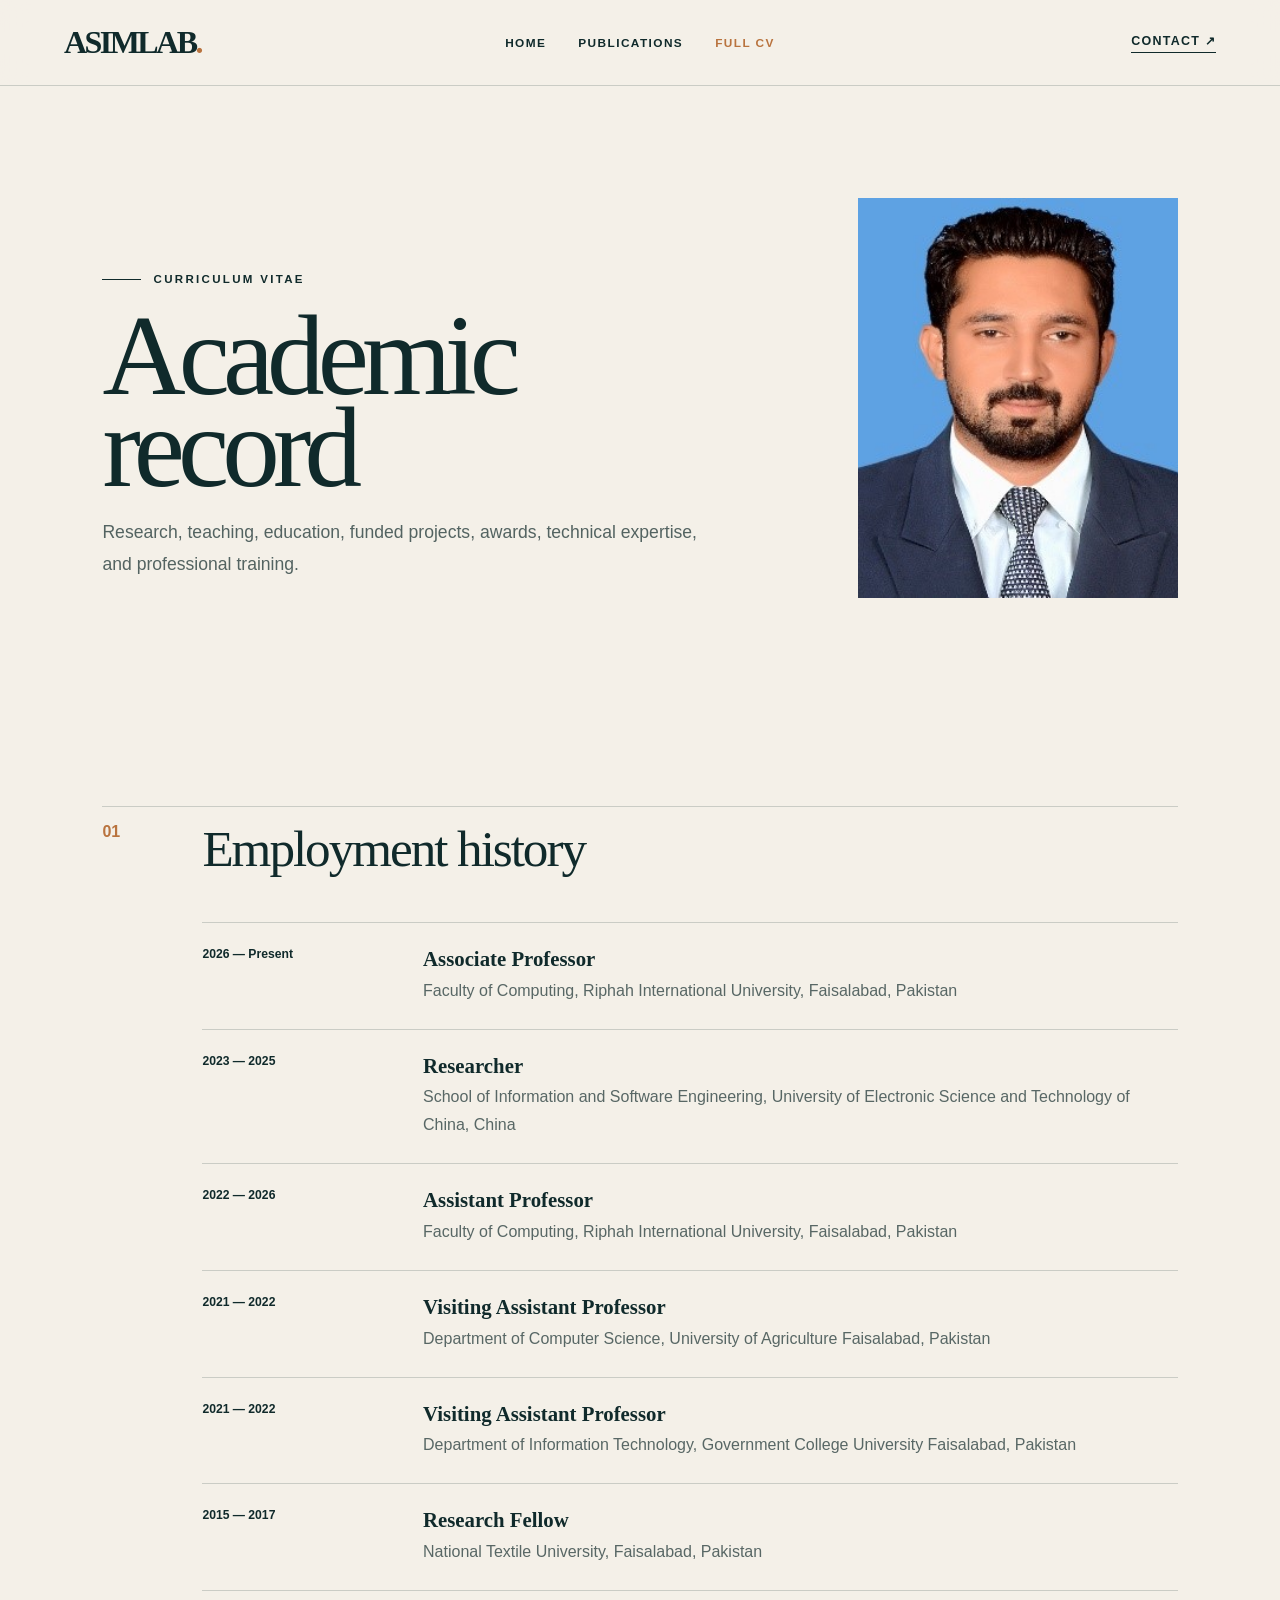
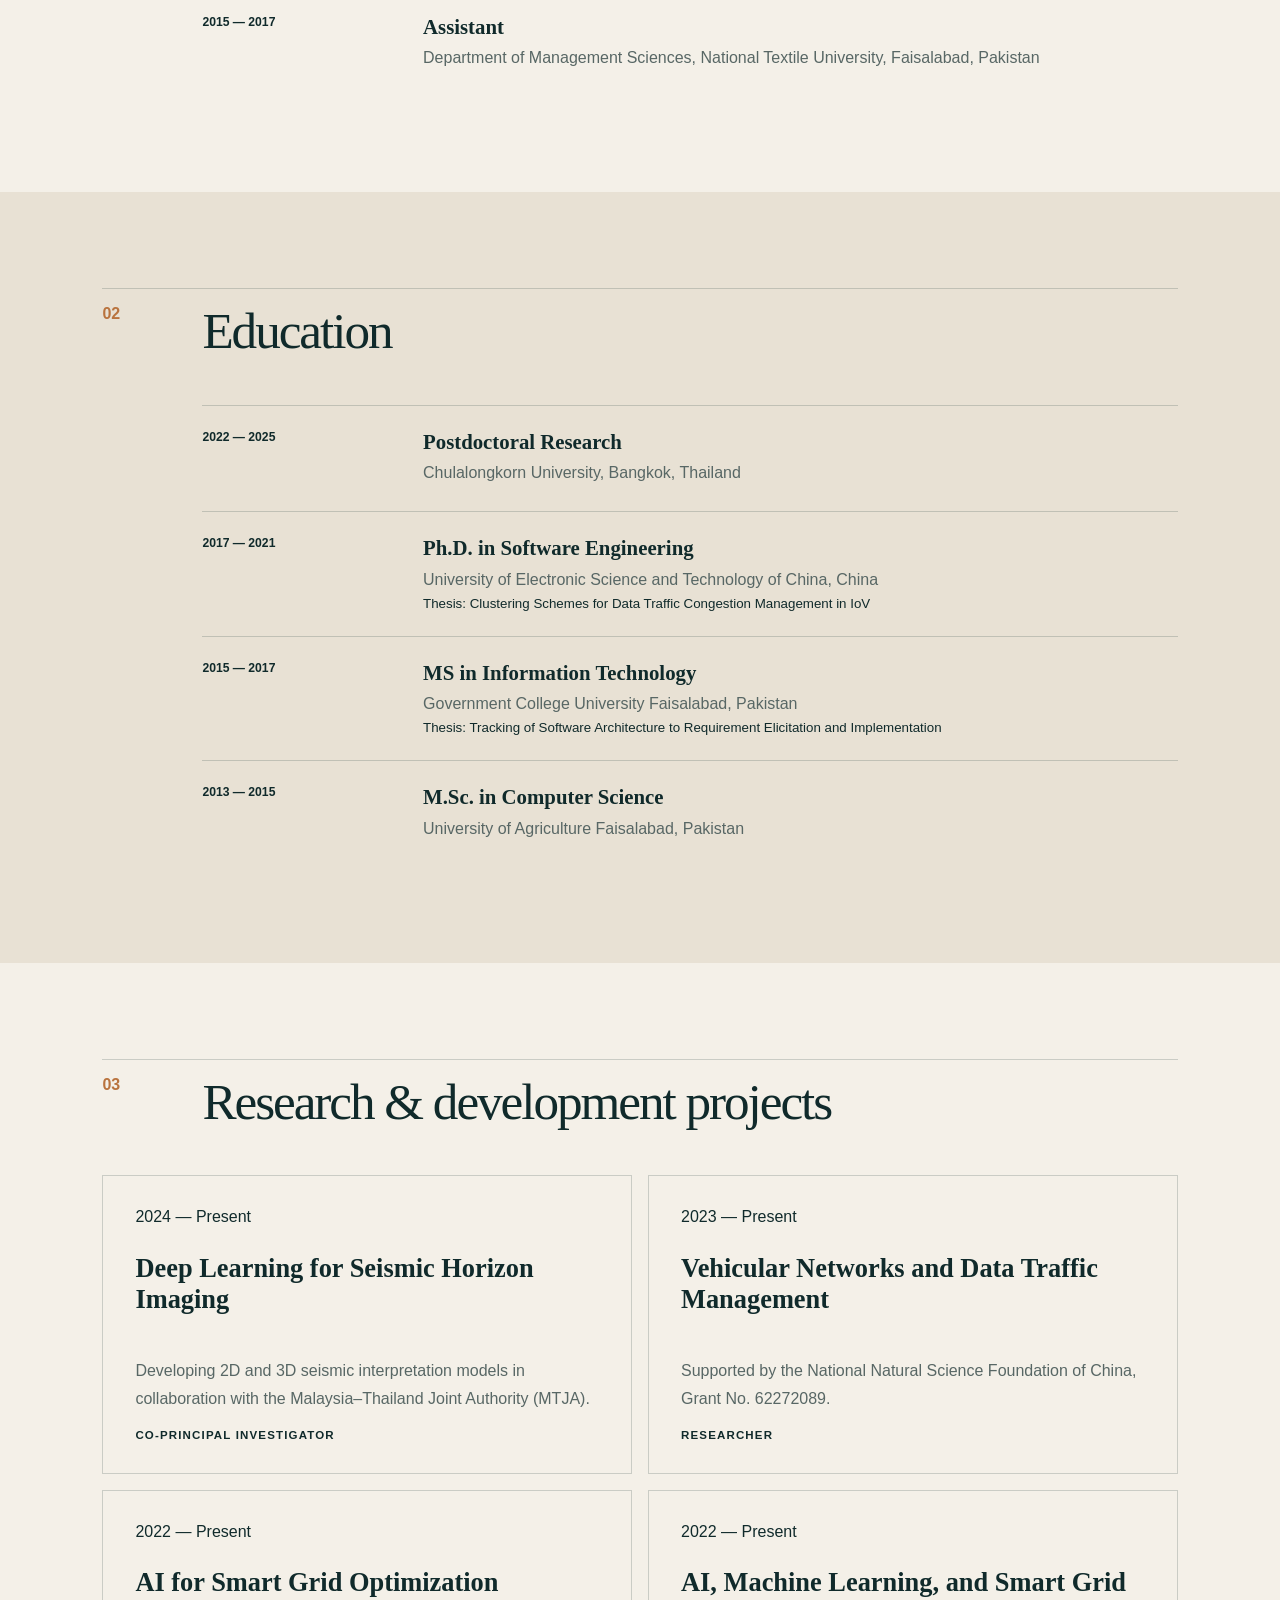
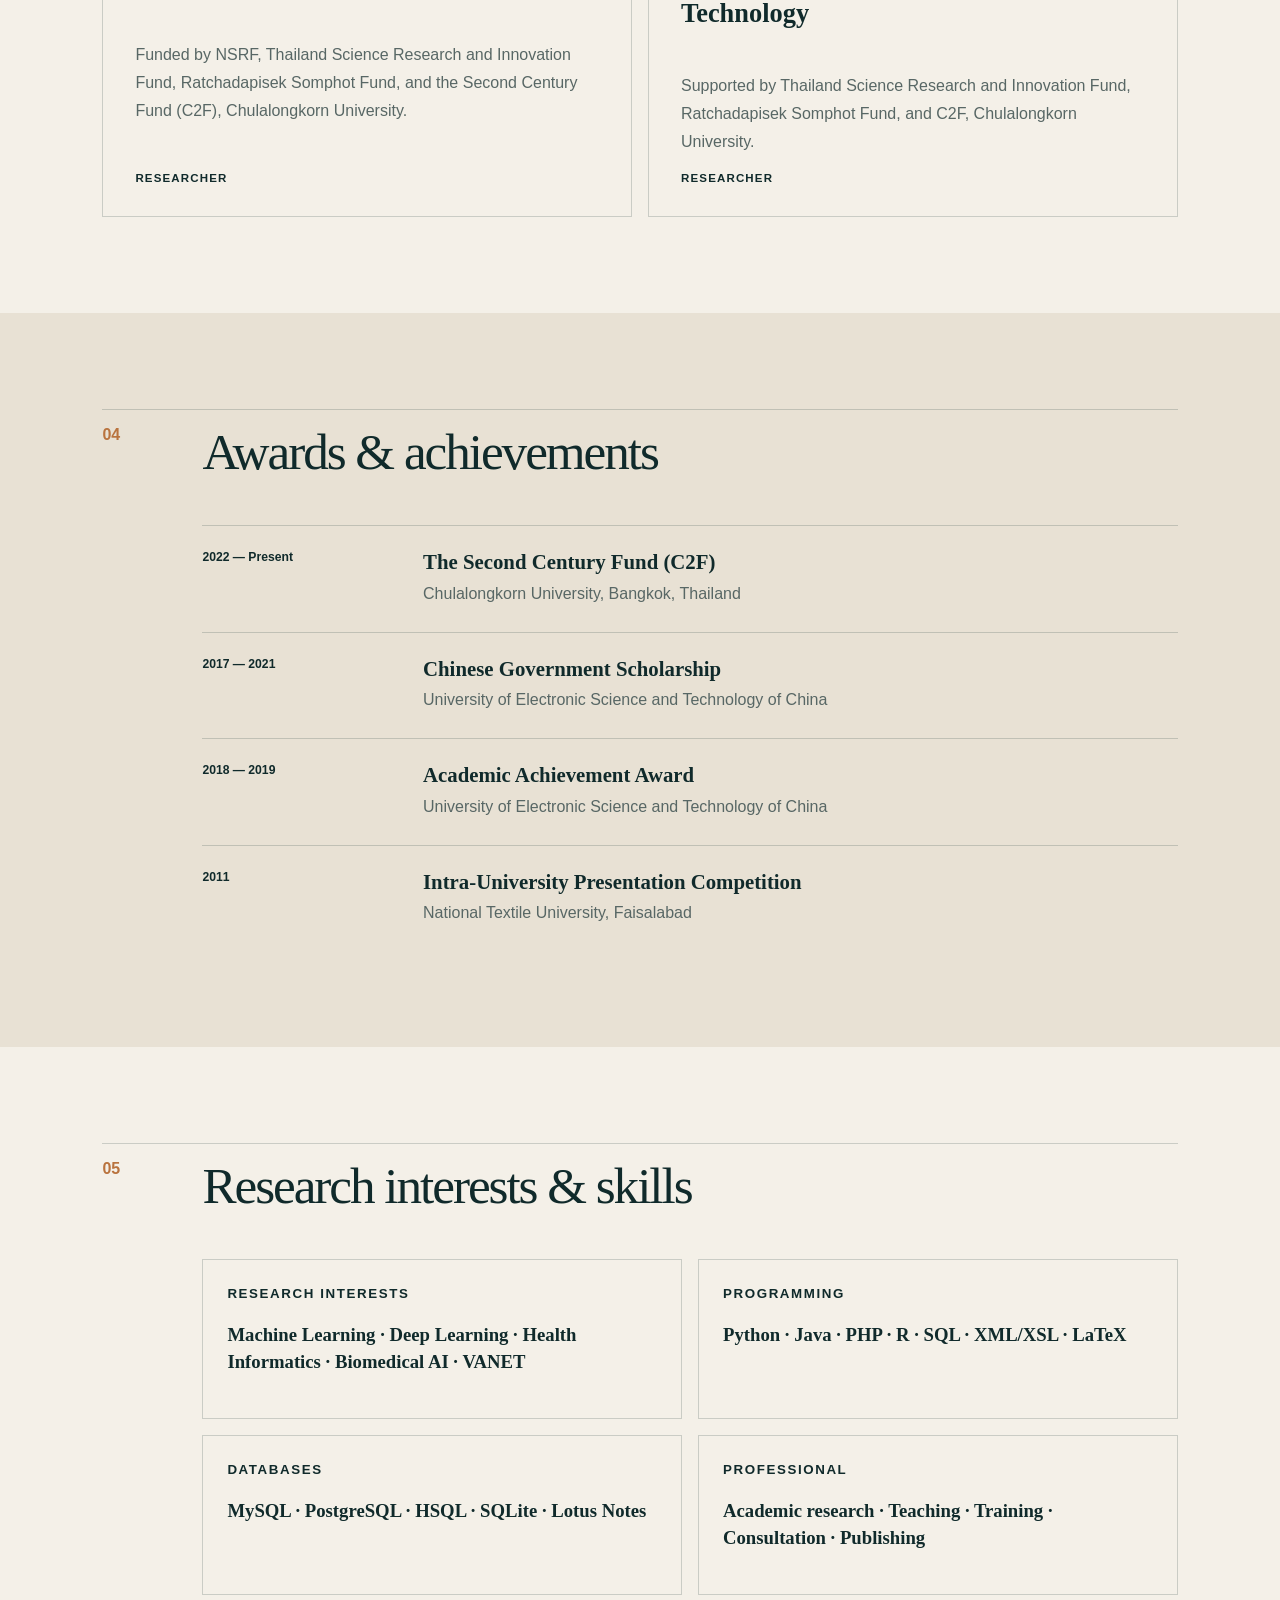
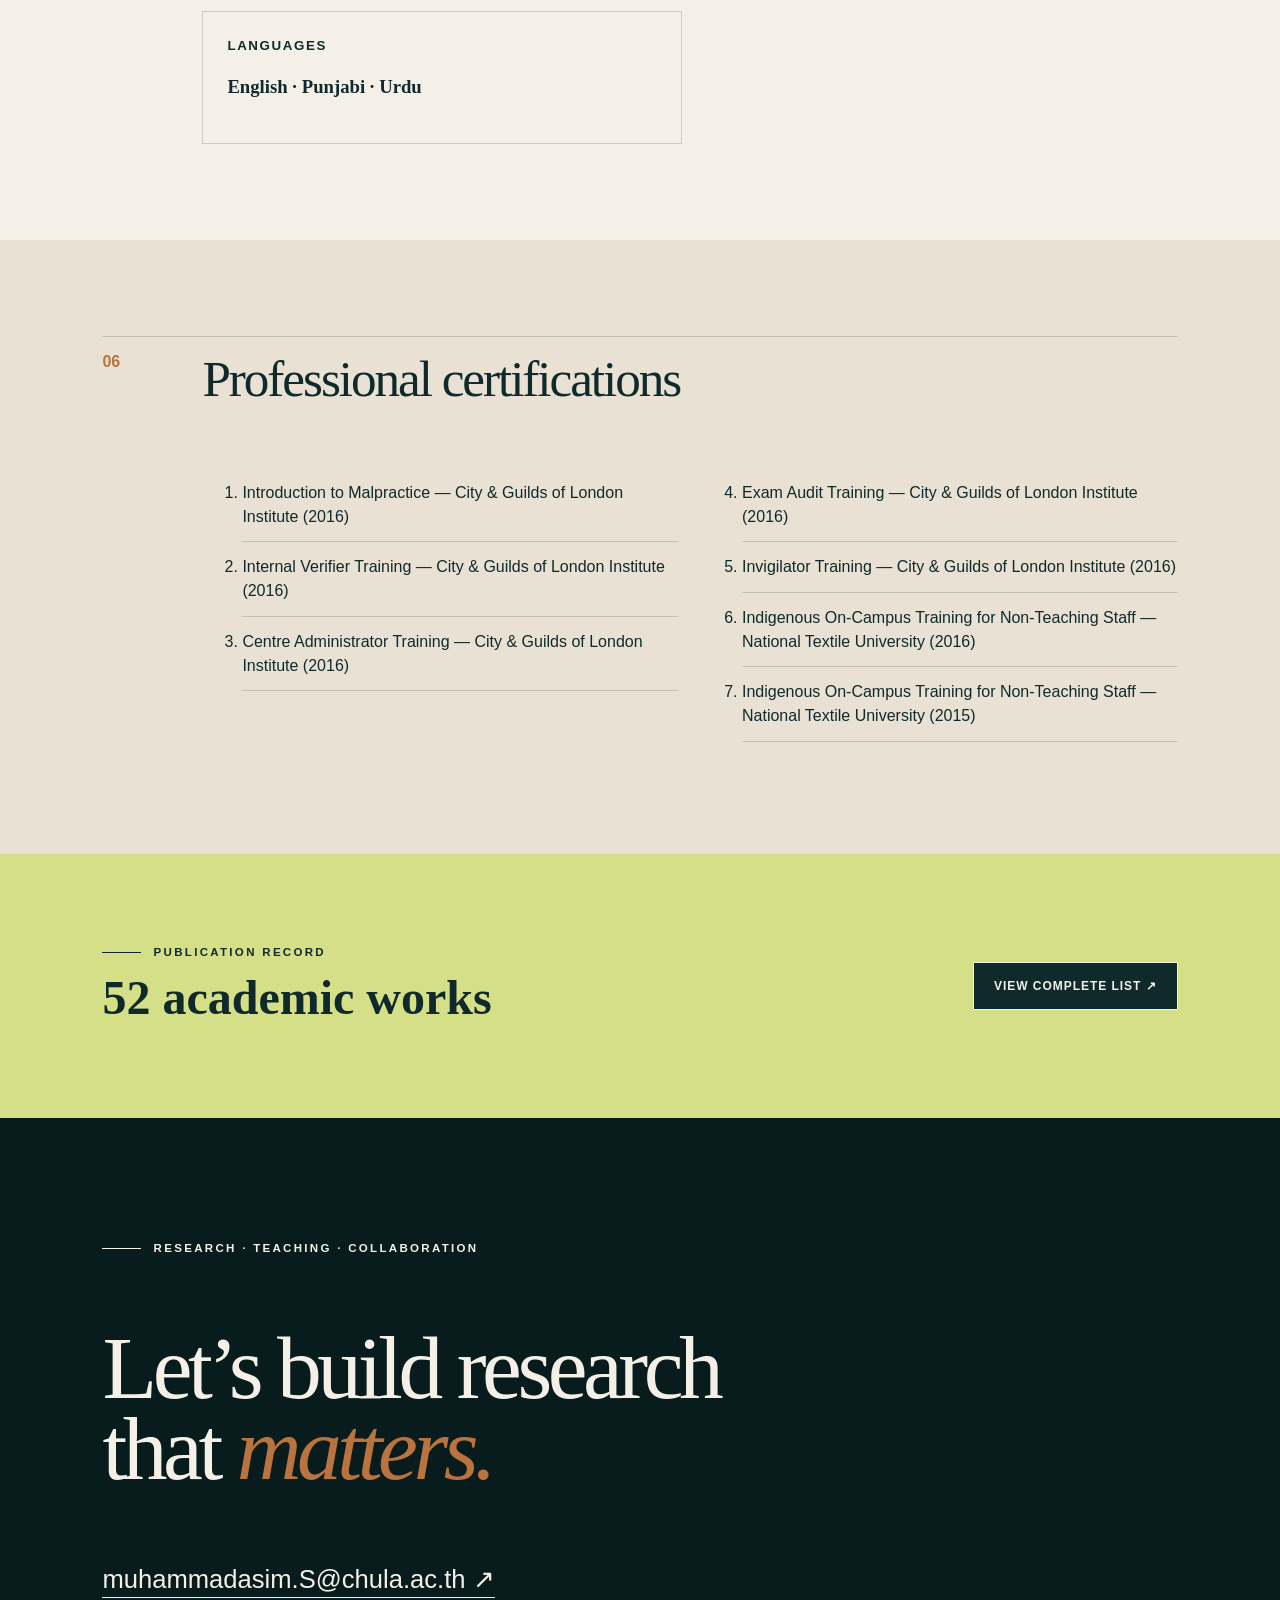
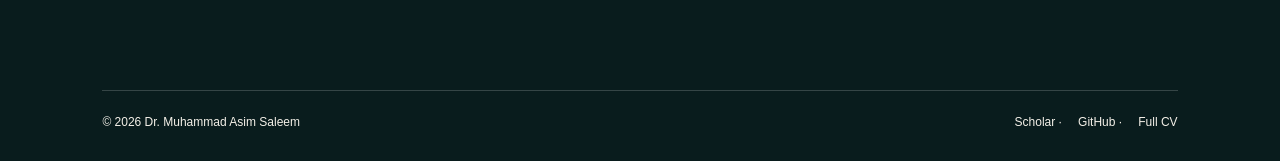
==== cv/index.html @ d51135ee "Publish complete AsimLab academic portfolio" ====
<!doctype html><html lang="en"><head><meta charset="utf-8"><meta name="viewport" content="width=device-width,initial-scale=1"><title>Academic CV | AsimLab</title><meta name="description" content="Complete academic profile and CV of Dr. Muhammad Asim Saleem."><meta name="theme-color" content="#102a2b"><link rel="stylesheet" href="/assets/style.css"><link rel="icon" href="/assets/favicon.svg" type="image/svg+xml"></head><body><nav class="nav"><a class="brand" href="/">ASIMLAB<span>.</span></a><div class="links"><a  href="/">Home</a><a  href="/publications/">Publications</a><a class="active" href="/cv/">Full CV</a></div><a class="contact" href="mailto:muhammadasim.S@chula.ac.th">Contact ↗</a></nav><main><header class="cv-hero"><div><p class="kicker">Curriculum vitae</p><h1>Academic record</h1><p class="lead">Research, teaching, education, funded projects, awards, technical expertise, and professional training.</p></div><img src="/assets/asim-saleem.jpg" alt="Dr. Muhammad Asim Saleem"></header>
<section class="cv-section"><header><span>01</span><h2>Employment history</h2></header><div class="records"><article><span>2026 — Present</span><div><h3>Associate Professor</h3><p>Faculty of Computing, Riphah International University, Faisalabad, Pakistan</p></div></article><article><span>2023 — 2025</span><div><h3>Researcher</h3><p>School of Information and Software Engineering, University of Electronic Science and Technology of China, China</p></div></article><article><span>2022 — 2026</span><div><h3>Assistant Professor</h3><p>Faculty of Computing, Riphah International University, Faisalabad, Pakistan</p></div></article><article><span>2021 — 2022</span><div><h3>Visiting Assistant Professor</h3><p>Department of Computer Science, University of Agriculture Faisalabad, Pakistan</p></div></article><article><span>2021 — 2022</span><div><h3>Visiting Assistant Professor</h3><p>Department of Information Technology, Government College University Faisalabad, Pakistan</p></div></article><article><span>2015 — 2017</span><div><h3>Research Fellow</h3><p>National Textile University, Faisalabad, Pakistan</p></div></article><article><span>2015 — 2017</span><div><h3>Assistant</h3><p>Department of Management Sciences, National Textile University, Faisalabad, Pakistan</p></div></article></div></section>
<section class="cv-section alt"><header><span>02</span><h2>Education</h2></header><div class="records"><article><span>2022 — 2025</span><div><h3>Postdoctoral Research</h3><p>Chulalongkorn University, Bangkok, Thailand</p></div></article><article><span>2017 — 2021</span><div><h3>Ph.D. in Software Engineering</h3><p>University of Electronic Science and Technology of China, China</p><small>Thesis: Clustering Schemes for Data Traffic Congestion Management in IoV</small></div></article><article><span>2015 — 2017</span><div><h3>MS in Information Technology</h3><p>Government College University Faisalabad, Pakistan</p><small>Thesis: Tracking of Software Architecture to Requirement Elicitation and Implementation</small></div></article><article><span>2013 — 2015</span><div><h3>M.Sc. in Computer Science</h3><p>University of Agriculture Faisalabad, Pakistan</p></div></article></div></section>
<section class="cv-section"><header><span>03</span><h2>Research & development projects</h2></header><div class="cards"><article class="card"><span>2024 — Present</span><h3>Deep Learning for Seismic Horizon Imaging</h3><p>Developing 2D and 3D seismic interpretation models in collaboration with the Malaysia–Thailand Joint Authority (MTJA).</p><strong>Co-Principal Investigator</strong></article><article class="card"><span>2023 — Present</span><h3>Vehicular Networks and Data Traffic Management</h3><p>Supported by the National Natural Science Foundation of China, Grant No. 62272089.</p><strong>Researcher</strong></article><article class="card"><span>2022 — Present</span><h3>AI for Smart Grid Optimization</h3><p>Funded by NSRF, Thailand Science Research and Innovation Fund, Ratchadapisek Somphot Fund, and the Second Century Fund (C2F), Chulalongkorn University.</p><strong>Researcher</strong></article><article class="card"><span>2022 — Present</span><h3>AI, Machine Learning, and Smart Grid Technology</h3><p>Supported by Thailand Science Research and Innovation Fund, Ratchadapisek Somphot Fund, and C2F, Chulalongkorn University.</p><strong>Researcher</strong></article></div></section>
<section class="cv-section alt"><header><span>04</span><h2>Awards & achievements</h2></header><div class="records"><article><span>2022 — Present</span><div><h3>The Second Century Fund (C2F)</h3><p>Chulalongkorn University, Bangkok, Thailand</p></div></article><article><span>2017 — 2021</span><div><h3>Chinese Government Scholarship</h3><p>University of Electronic Science and Technology of China</p></div></article><article><span>2018 — 2019</span><div><h3>Academic Achievement Award</h3><p>University of Electronic Science and Technology of China</p></div></article><article><span>2011</span><div><h3>Intra-University Presentation Competition</h3><p>National Textile University, Faisalabad</p></div></article></div></section>
<section class="cv-section"><header><span>05</span><h2>Research interests & skills</h2></header><div class="expertise"><article><small>Research interests</small><h3>Machine Learning · Deep Learning · Health Informatics · Biomedical AI · VANET</h3></article><article><small>Programming</small><h3>Python · Java · PHP · R · SQL · XML/XSL · LaTeX</h3></article><article><small>Databases</small><h3>MySQL · PostgreSQL · HSQL · SQLite · Lotus Notes</h3></article><article><small>Professional</small><h3>Academic research · Teaching · Training · Consultation · Publishing</h3></article><article><small>Languages</small><h3>English · Punjabi · Urdu</h3></article></div></section>
<section class="cv-section alt"><header><span>06</span><h2>Professional certifications</h2></header><ol class="certs"><li>Introduction to Malpractice — City &amp; Guilds of London Institute (2016)</li><li>Internal Verifier Training — City &amp; Guilds of London Institute (2016)</li><li>Centre Administrator Training — City &amp; Guilds of London Institute (2016)</li><li>Exam Audit Training — City &amp; Guilds of London Institute (2016)</li><li>Invigilator Training — City &amp; Guilds of London Institute (2016)</li><li>Indigenous On-Campus Training for Non-Teaching Staff — National Textile University (2016)</li><li>Indigenous On-Campus Training for Non-Teaching Staff — National Textile University (2015)</li></ol></section>
<section class="callout"><div><p class="kicker">Publication record</p><h2>52 academic works</h2></div><a class="button primary" href="/publications/">View complete list ↗</a></section></main><footer><div><p class="kicker">Research · Teaching · Collaboration</p><h2>Let’s build research<br>that <em>matters.</em></h2><a class="email" href="mailto:muhammadasim.S@chula.ac.th">muhammadasim.S@chula.ac.th ↗</a></div><div class="foot"><span>© 2026 Dr. Muhammad Asim Saleem</span><span><a href="https://scholar.google.com.pk/citations?user=uTJ-_NQAAAAJ&hl=en">Scholar</a> · <a href="https://github.com/asim-lab">GitHub</a> · <a href="/cv/">Full CV</a></span></div></footer></body></html>
---- assets/style.css ----
:root{--ink:#102a2b;--paper:#f4f0e8;--deep:#e8e1d4;--accent:#b9733e;--lime:#d5df88;--line:rgba(16,42,43,.18)}*{box-sizing:border-box}html{scroll-behavior:smooth}body{margin:0;background:var(--paper);color:var(--ink);font-family:Inter,Arial,sans-serif}a{color:inherit;text-decoration:none}h1,h2,h3{font-family:Georgia,serif}.nav{min-height:86px;display:grid;grid-template-columns:1fr auto 1fr;align-items:center;padding:0 5vw;border-bottom:1px solid var(--line);background:rgba(244,240,232,.94);backdrop-filter:blur(14px);position:sticky;top:0;z-index:10}.brand{font:bold 2rem Georgia;letter-spacing:-.08em}.brand span,em{color:var(--accent)}.links{display:flex;gap:2rem;text-transform:uppercase;font-size:.74rem;font-weight:700;letter-spacing:.12em}.links a:hover,.links .active{color:var(--accent)}.contact{justify-self:end;border-bottom:1px solid;padding-bottom:.25rem;font-size:.78rem;font-weight:700;text-transform:uppercase;letter-spacing:.1em}.hero{min-height:calc(100vh - 86px);display:grid;grid-template-columns:1.2fr .8fr;align-items:center;gap:6vw;padding:6vw 8vw}.kicker{font-size:.72rem;font-weight:800;text-transform:uppercase;letter-spacing:.2em}.kicker:before{content:'';display:inline-block;width:2.4rem;height:1px;background:currentColor;vertical-align:middle;margin-right:.8rem}.hero h1{font-size:clamp(4rem,7.4vw,8rem);font-weight:500;line-height:.82;letter-spacing:-.06em;margin:2rem 0}.lead{max-width:44rem;font-size:1.1rem;line-height:1.8;color:#536361}.actions{display:flex;gap:.8rem;flex-wrap:wrap;margin-top:2rem}.button{display:inline-block;border:1px solid;padding:1rem 1.25rem;font-size:.75rem;font-weight:800;letter-spacing:.08em;text-transform:uppercase}.primary{background:var(--ink);color:var(--paper)}.portrait{position:relative;padding:1rem;border:1px solid var(--line)}.portrait img{width:100%;aspect-ratio:4/5.1;object-fit:cover;object-position:top;display:block}.portrait div{position:absolute;left:-2rem;bottom:2rem;background:var(--lime);padding:1rem 1.25rem}.portrait small,.portrait strong{display:block}.status{font-size:.7rem;text-transform:uppercase;letter-spacing:.12em}.status:first-letter{color:#5d8b56}.band{display:flex;justify-content:space-around;gap:2rem;overflow:hidden;background:var(--accent);color:white;padding:1.15rem 2rem;font:italic 1.2rem Georgia;white-space:nowrap}.band i{color:var(--lime)}.section{display:grid;grid-template-columns:minmax(120px,.22fr) 1fr;gap:4vw;padding:7rem 8vw}.section aside{text-transform:uppercase;font-size:.68rem;font-weight:800;letter-spacing:.14em;border-top:1px solid;padding-top:1rem;align-self:start}.section h2,.cv-section h2{font-size:clamp(2.8rem,5vw,5.2rem);font-weight:500;letter-spacing:-.04em;line-height:1;margin:0 0 3rem}.dark{background:var(--ink);color:var(--paper)}.cols{display:grid;grid-template-columns:1fr 1fr;gap:4rem;max-width:70rem}.cols p,.card p,.grid4 p,.records p,.full-pub p{line-height:1.75;color:#586765}.dark .grid4 p,.dark .records p{color:#b7c3bc}.profile-links{display:flex;gap:2rem;flex-wrap:wrap;margin-top:3rem;padding-top:1.5rem;border-top:1px solid var(--line);font-size:.72rem;font-weight:800;text-transform:uppercase;letter-spacing:.1em}.grid4{display:grid;grid-template-columns:repeat(4,1fr);gap:1px;background:rgba(255,255,255,.18)}.grid4 article{background:var(--ink);padding:2rem}.grid4 b{color:var(--lime)}.grid4 h3{font-size:1.5rem}.section-top{display:flex;justify-content:space-between;align-items:end}.section-top a{font-size:.75rem;text-transform:uppercase;font-weight:800;letter-spacing:.08em}.pub-row{display:grid;grid-template-columns:50px 1fr auto;gap:1.5rem;padding:2rem 0;border-top:1px solid var(--line)}.pub-row h3{font-size:1.35rem;margin:.5rem 0}.pub-row p{margin:0;color:#586765}.tag,.meta span{font-size:.64rem;text-transform:uppercase;letter-spacing:.1em}.records article{display:grid;grid-template-columns:minmax(120px,.25fr) 1fr;gap:2rem;border-top:1px solid rgba(255,255,255,.18);padding:1.5rem 0}.records article>span{font-size:.76rem;font-weight:700}.records h3{font-size:1.3rem;margin:0 0 .35rem}.records p{margin:0}.light .records article,.cv-section .records article{border-color:var(--line)}.cards{display:grid;grid-template-columns:repeat(2,1fr);gap:1rem}.card{border:1px solid var(--line);padding:2rem;min-height:280px;display:flex;flex-direction:column}.card h3{font-size:1.65rem}.card strong{margin-top:auto;font-size:.72rem;text-transform:uppercase;letter-spacing:.1em}.inner-hero,.cv-hero{display:grid;grid-template-columns:1fr .65fr;gap:6vw;align-items:end;padding:7rem 8vw}.inner-hero h1,.cv-hero h1{font-size:clamp(4rem,9vw,9rem);font-weight:500;letter-spacing:-.06em;line-height:.8;margin:1.5rem 0}.summary{display:flex;gap:2rem;align-items:center}.summary strong{font:6rem Georgia;color:var(--accent)}.summary p{line-height:1.6}.stats{display:grid;grid-template-columns:repeat(4,1fr);background:var(--ink);color:var(--paper);padding:0 8vw}.stats a{padding:2rem;border-right:1px solid rgba(255,255,255,.15)}.stats strong,.stats span{display:block}.stats strong{font:3rem Georgia;color:var(--lime)}.stats span{font-size:.68rem;text-transform:uppercase;letter-spacing:.1em}.archive{padding:5rem 8vw 8rem}.archive-group{display:grid;grid-template-columns:minmax(190px,.28fr) 1fr;gap:4vw;margin-bottom:6rem}.archive-group>header{position:sticky;top:115px;align-self:start}.archive-group>header span{font-size:.72rem;font-weight:800;color:var(--accent)}.archive-group>header h2{font-size:2.4rem;margin:.8rem 0}.archive-group>header p{font-size:.72rem;text-transform:uppercase;letter-spacing:.1em}.full-pub{display:grid;grid-template-columns:45px 1fr;gap:1.4rem;padding:1.75rem 0;border-top:1px solid var(--line)}.full-pub h3{font-size:1.3rem;line-height:1.3;margin:.6rem 0}.full-pub p{margin:.35rem 0}.full-pub a{display:inline-block;margin-top:.6rem;color:var(--accent);font-size:.78rem;font-weight:800}.meta{display:flex;gap:1rem}.cv-hero img{width:min(320px,100%);aspect-ratio:4/5;object-fit:cover;object-position:top;justify-self:end}.cv-section{padding:6rem 8vw}.cv-section>header{display:grid;grid-template-columns:100px 1fr;border-top:1px solid var(--line);padding-top:1rem}.cv-section>header>span{font-weight:800;color:var(--accent)}.cv-section>header h2{font-size:3.2rem}.cv-section .records{margin-left:100px}.alt{background:var(--deep)}.expertise{display:grid;grid-template-columns:repeat(2,1fr);gap:1rem;margin-left:100px}.expertise article{border:1px solid var(--line);padding:1.5rem}.expertise small{text-transform:uppercase;letter-spacing:.12em;font-weight:800}.expertise h3{line-height:1.45}.certs{margin-left:100px;columns:2;column-gap:4rem}.certs li{break-inside:avoid;padding:.8rem 0;border-bottom:1px solid var(--line);line-height:1.5}.callout{padding:5rem 8vw;background:var(--lime);display:flex;justify-content:space-between;align-items:center}.callout h2{font-size:3rem;margin:.8rem 0}footer{background:#091c1d;color:var(--paper);padding:7rem 8vw 2rem}footer h2{font-size:clamp(3.5rem,7vw,7.5rem);line-height:.9;font-weight:500;letter-spacing:-.05em}.email{font-size:clamp(1rem,2vw,1.6rem);border-bottom:1px solid;padding-bottom:.3rem}.foot{display:flex;justify-content:space-between;gap:2rem;margin-top:6rem;padding-top:1.5rem;border-top:1px solid rgba(255,255,255,.18);font-size:.75rem}.foot a{margin-left:.8rem}@media(max-width:900px){.nav{grid-template-columns:1fr auto}.links{display:none}.hero,.inner-hero,.cv-hero{grid-template-columns:1fr}.hero{padding-top:4rem}.hero h1{font-size:clamp(3.5rem,14vw,6rem)}.portrait{max-width:460px}.section{grid-template-columns:1fr;padding:5rem 6vw}.cols,.grid4,.cards,.expertise{grid-template-columns:1fr}.archive-group{grid-template-columns:1fr}.archive-group>header{position:static}.stats{grid-template-columns:repeat(2,1fr);padding:0 4vw}.cv-section .records,.expertise,.certs{margin-left:0}.certs{columns:1}.cv-section>header{grid-template-columns:50px 1fr}.cv-section>header h2{font-size:2.5rem}.callout{align-items:flex-start;gap:2rem;flex-direction:column}}@media(max-width:560px){.nav{min-height:70px}.contact{font-size:.66rem}.hero{padding:4rem 6vw}.hero h1{font-size:3.4rem}.portrait div{left:.5rem}.band{justify-content:flex-start}.pub-row{grid-template-columns:35px 1fr}.pub-row>strong{display:none}.inner-hero,.cv-hero{padding:5rem 6vw}.inner-hero h1,.cv-hero h1{font-size:3.8rem}.summary strong{font-size:4rem}.stats{grid-template-columns:1fr}.archive{padding:4rem 6vw}.full-pub{grid-template-columns:30px 1fr}.foot{flex-direction:column}}
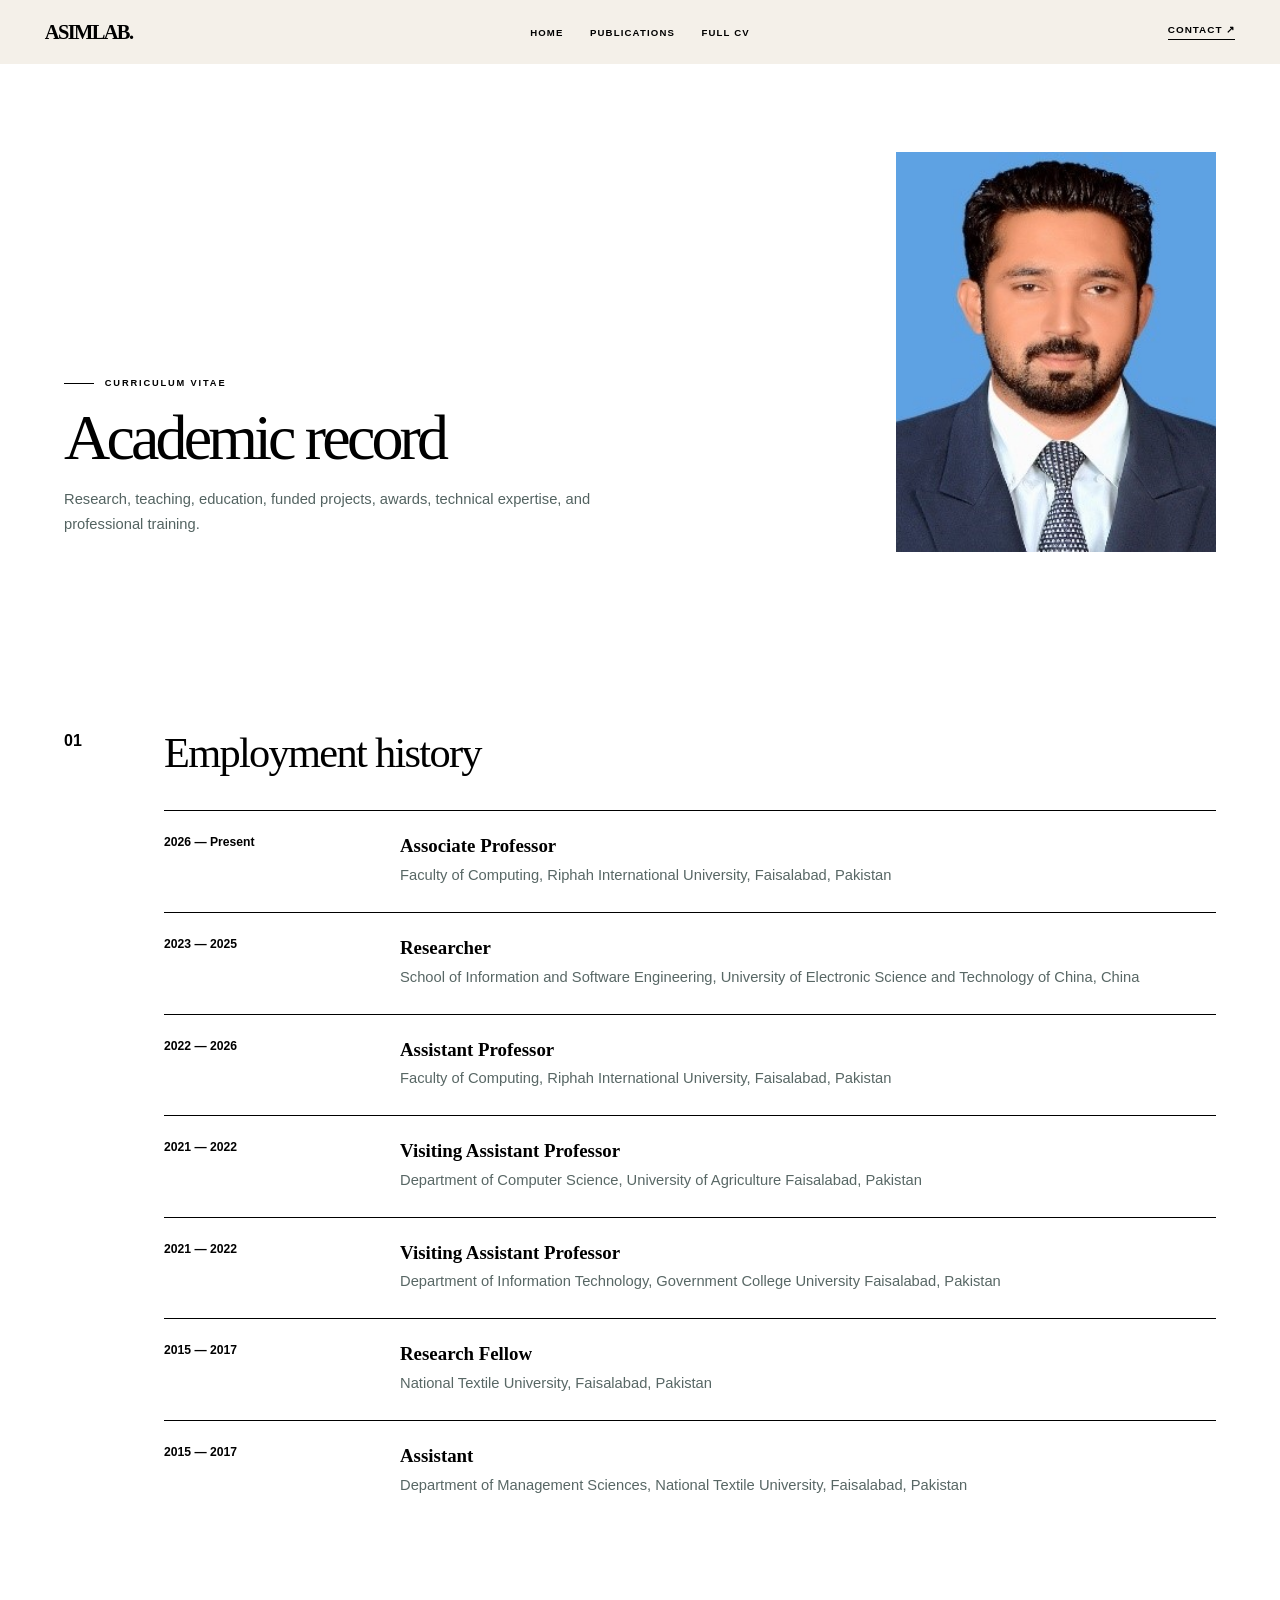
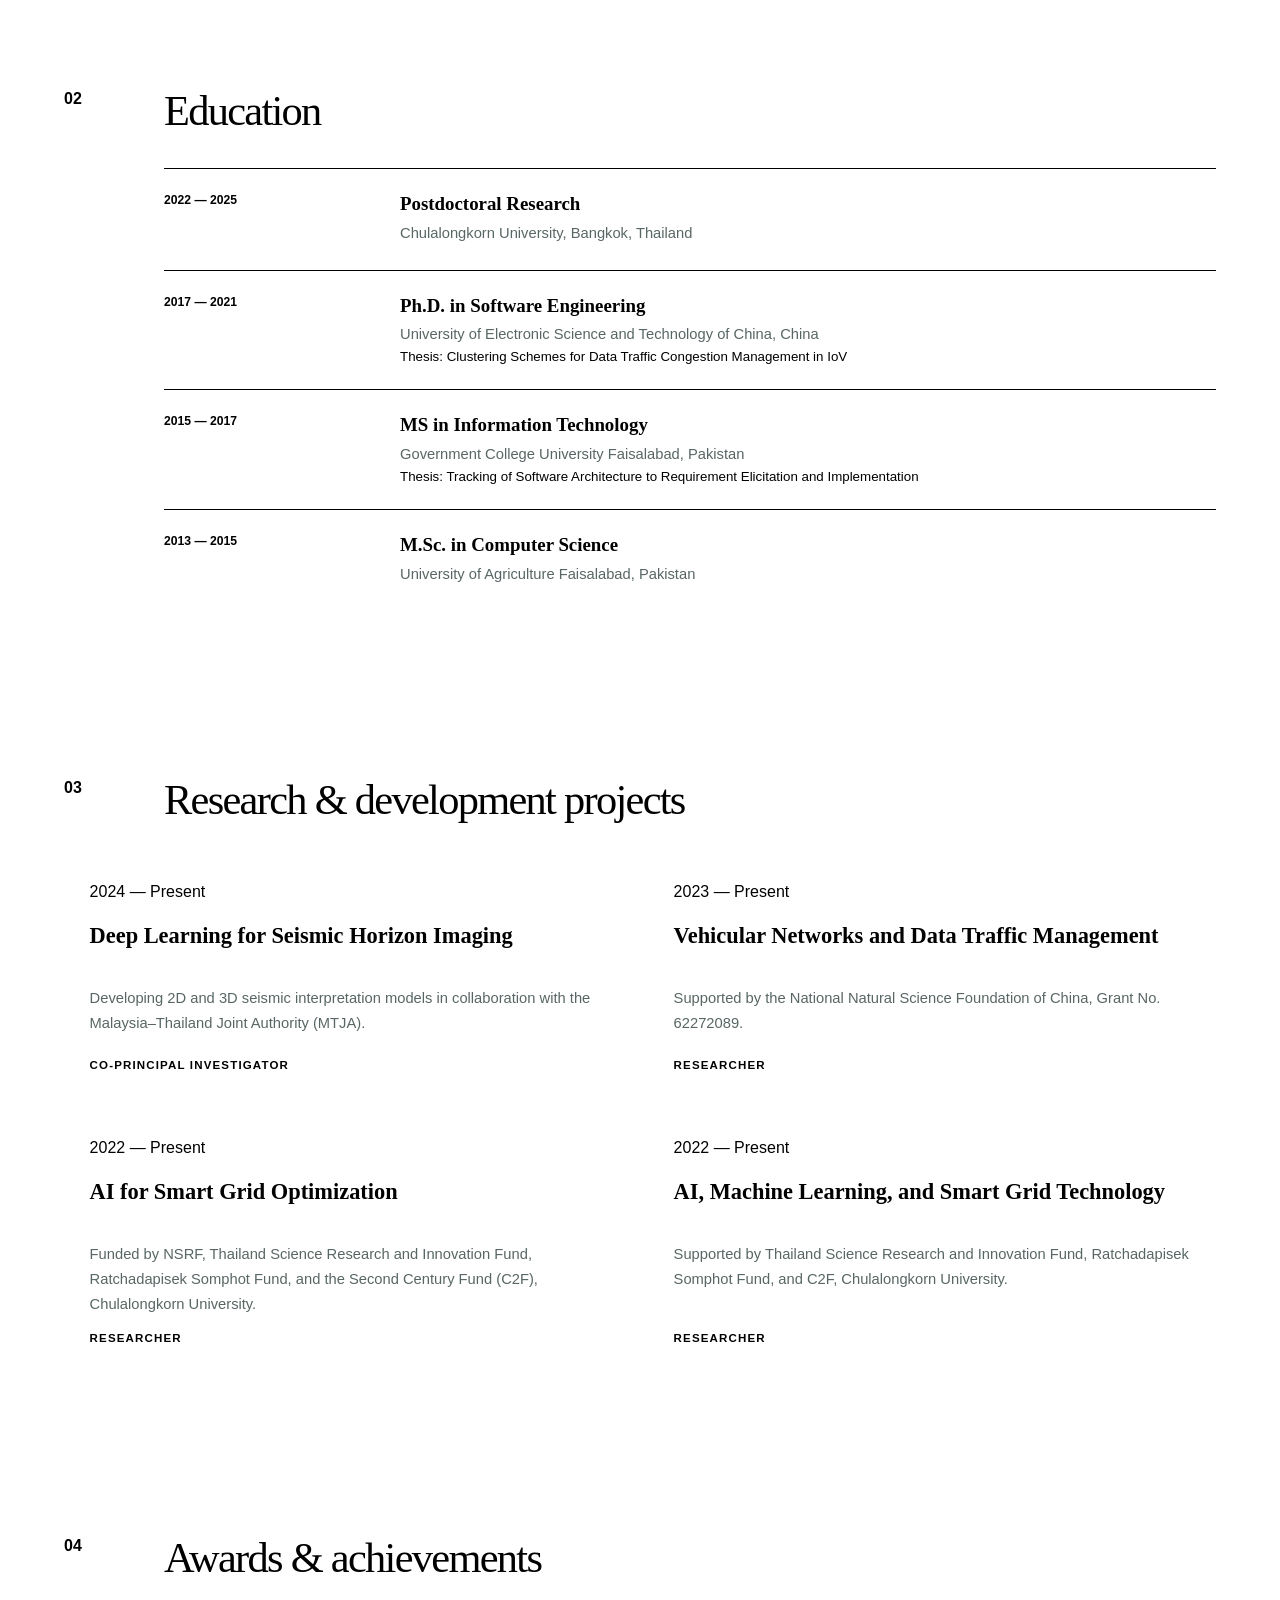
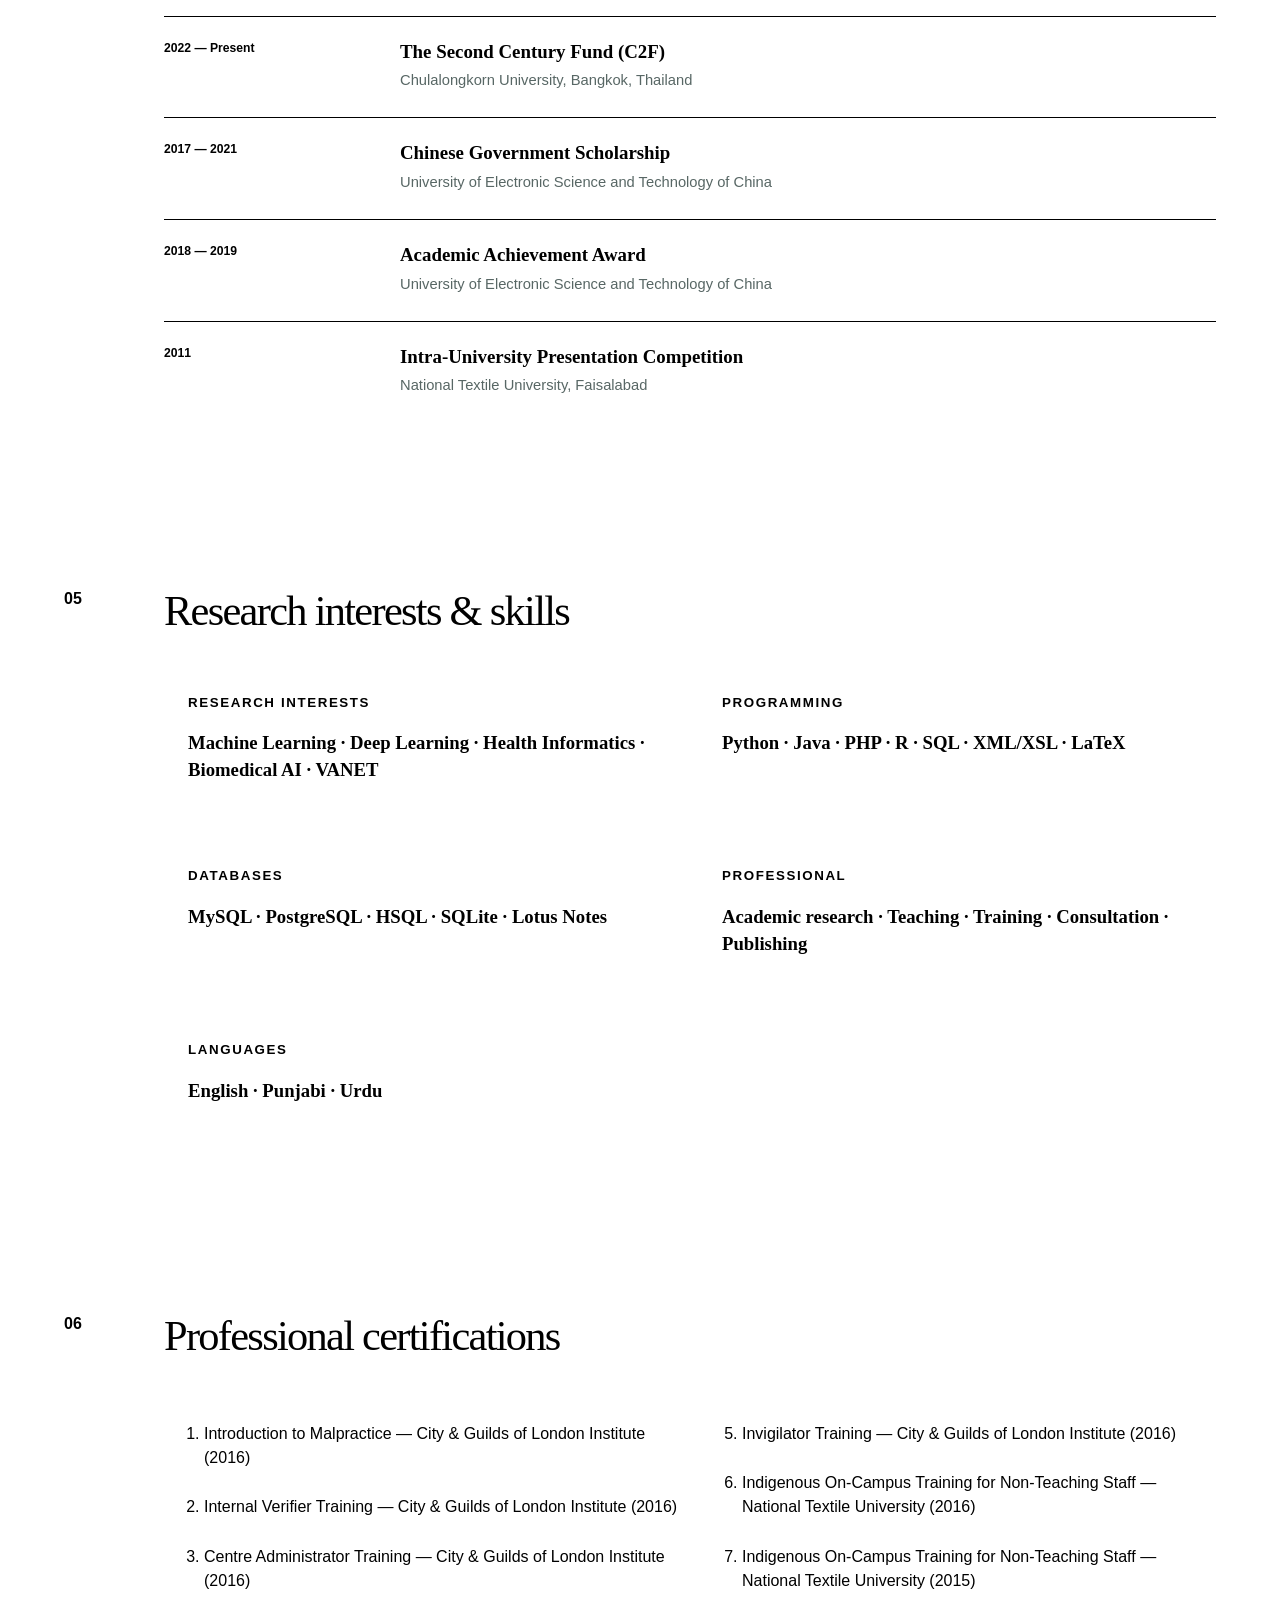
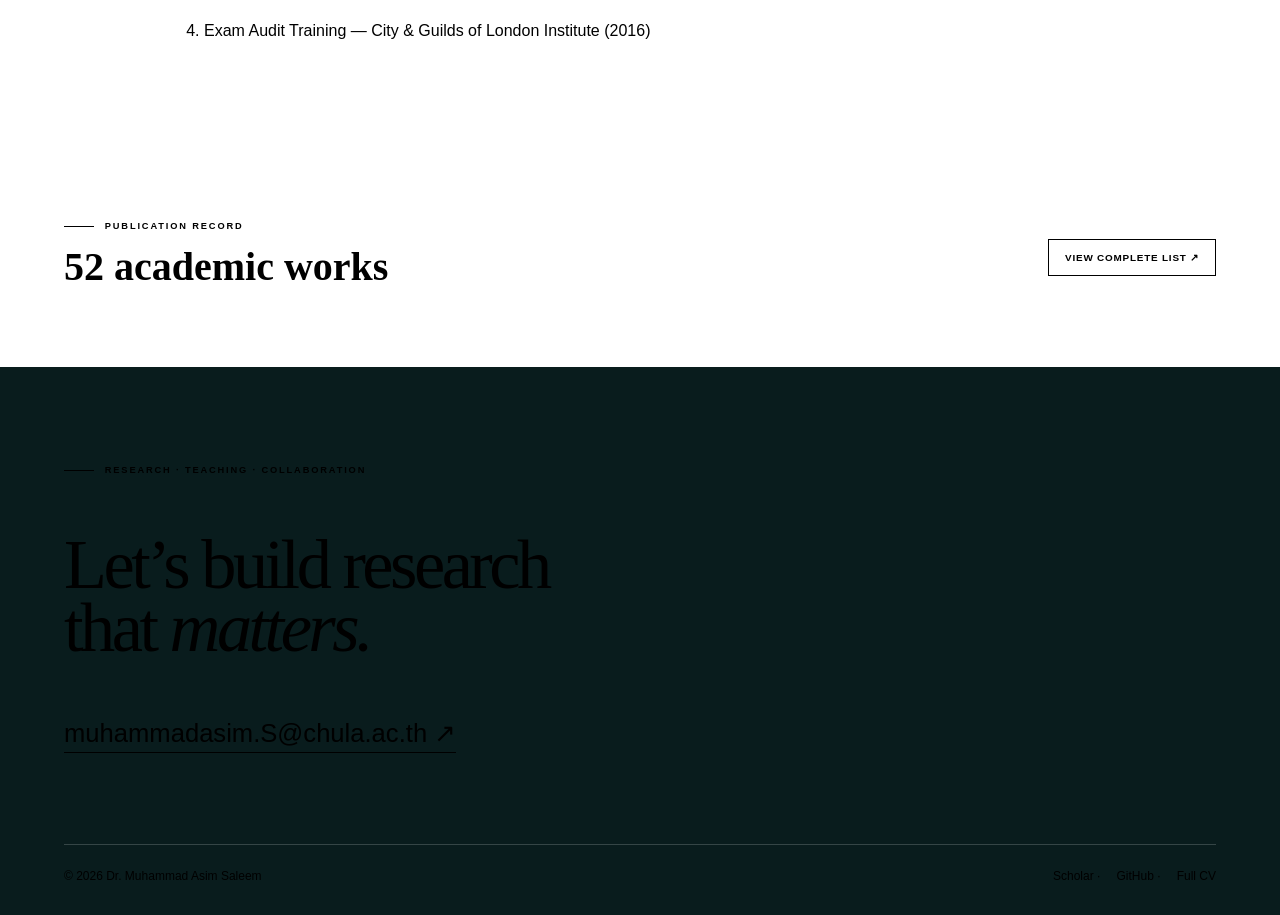
==== commit 90cfe902: "Refresh professional layout assets" ====
--- a/cv/index.html
+++ b/cv/index.html
@@ -1,4 +1,4 @@
-<!doctype html><html lang="en"><head><meta charset="utf-8"><meta name="viewport" content="width=device-width,initial-scale=1"><title>Academic CV | AsimLab</title><meta name="description" content="Complete academic profile and CV of Dr. Muhammad Asim Saleem."><meta name="theme-color" content="#102a2b"><link rel="stylesheet" href="/assets/style.css"><link rel="icon" href="/assets/favicon.svg" type="image/svg+xml"></head><body><nav class="nav"><a class="brand" href="/">ASIMLAB<span>.</span></a><div class="links"><a  href="/">Home</a><a  href="/publications/">Publications</a><a class="active" href="/cv/">Full CV</a></div><a class="contact" href="mailto:muhammadasim.S@chula.ac.th">Contact ↗</a></nav><main><header class="cv-hero"><div><p class="kicker">Curriculum vitae</p><h1>Academic record</h1><p class="lead">Research, teaching, education, funded projects, awards, technical expertise, and professional training.</p></div><img src="/assets/asim-saleem.jpg" alt="Dr. Muhammad Asim Saleem"></header>
+<!doctype html><html lang="en"><head><meta charset="utf-8"><meta name="viewport" content="width=device-width,initial-scale=1"><title>Academic CV | AsimLab</title><meta name="description" content="Complete academic profile and CV of Dr. Muhammad Asim Saleem."><meta name="theme-color" content="#102a2b"><link rel="stylesheet" href="/assets/style.css?v=6"><link rel="icon" href="/assets/favicon.svg" type="image/svg+xml"></head><body><nav class="nav"><a class="brand" href="/">ASIMLAB<span>.</span></a><div class="links"><a  href="/">Home</a><a  href="/publications/">Publications</a><a class="active" href="/cv/">Full CV</a></div><a class="contact" href="mailto:muhammadasim.S@chula.ac.th">Contact ↗</a></nav><main><header class="cv-hero"><div><p class="kicker">Curriculum vitae</p><h1>Academic record</h1><p class="lead">Research, teaching, education, funded projects, awards, technical expertise, and professional training.</p></div><img src="/assets/asim-saleem.jpg" alt="Dr. Muhammad Asim Saleem"></header>
 <section class="cv-section"><header><span>01</span><h2>Employment history</h2></header><div class="records"><article><span>2026 — Present</span><div><h3>Associate Professor</h3><p>Faculty of Computing, Riphah International University, Faisalabad, Pakistan</p></div></article><article><span>2023 — 2025</span><div><h3>Researcher</h3><p>School of Information and Software Engineering, University of Electronic Science and Technology of China, China</p></div></article><article><span>2022 — 2026</span><div><h3>Assistant Professor</h3><p>Faculty of Computing, Riphah International University, Faisalabad, Pakistan</p></div></article><article><span>2021 — 2022</span><div><h3>Visiting Assistant Professor</h3><p>Department of Computer Science, University of Agriculture Faisalabad, Pakistan</p></div></article><article><span>2021 — 2022</span><div><h3>Visiting Assistant Professor</h3><p>Department of Information Technology, Government College University Faisalabad, Pakistan</p></div></article><article><span>2015 — 2017</span><div><h3>Research Fellow</h3><p>National Textile University, Faisalabad, Pakistan</p></div></article><article><span>2015 — 2017</span><div><h3>Assistant</h3><p>Department of Management Sciences, National Textile University, Faisalabad, Pakistan</p></div></article></div></section>
 <section class="cv-section alt"><header><span>02</span><h2>Education</h2></header><div class="records"><article><span>2022 — 2025</span><div><h3>Postdoctoral Research</h3><p>Chulalongkorn University, Bangkok, Thailand</p></div></article><article><span>2017 — 2021</span><div><h3>Ph.D. in Software Engineering</h3><p>University of Electronic Science and Technology of China, China</p><small>Thesis: Clustering Schemes for Data Traffic Congestion Management in IoV</small></div></article><article><span>2015 — 2017</span><div><h3>MS in Information Technology</h3><p>Government College University Faisalabad, Pakistan</p><small>Thesis: Tracking of Software Architecture to Requirement Elicitation and Implementation</small></div></article><article><span>2013 — 2015</span><div><h3>M.Sc. in Computer Science</h3><p>University of Agriculture Faisalabad, Pakistan</p></div></article></div></section>
 <section class="cv-section"><header><span>03</span><h2>Research & development projects</h2></header><div class="cards"><article class="card"><span>2024 — Present</span><h3>Deep Learning for Seismic Horizon Imaging</h3><p>Developing 2D and 3D seismic interpretation models in collaboration with the Malaysia–Thailand Joint Authority (MTJA).</p><strong>Co-Principal Investigator</strong></article><article class="card"><span>2023 — Present</span><h3>Vehicular Networks and Data Traffic Management</h3><p>Supported by the National Natural Science Foundation of China, Grant No. 62272089.</p><strong>Researcher</strong></article><article class="card"><span>2022 — Present</span><h3>AI for Smart Grid Optimization</h3><p>Funded by NSRF, Thailand Science Research and Innovation Fund, Ratchadapisek Somphot Fund, and the Second Century Fund (C2F), Chulalongkorn University.</p><strong>Researcher</strong></article><article class="card"><span>2022 — Present</span><h3>AI, Machine Learning, and Smart Grid Technology</h3><p>Supported by Thailand Science Research and Innovation Fund, Ratchadapisek Somphot Fund, and C2F, Chulalongkorn University.</p><strong>Researcher</strong></article></div></section>
--- a/assets/style.css
+++ b/assets/style.css
@@ -1 +1,38 @@
-:root{--ink:#102a2b;--paper:#f4f0e8;--deep:#e8e1d4;--accent:#b9733e;--lime:#d5df88;--line:rgba(16,42,43,.18)}*{box-sizing:border-box}html{scroll-behavior:smooth}body{margin:0;background:var(--paper);color:var(--ink);font-family:Inter,Arial,sans-serif}a{color:inherit;text-decoration:none}h1,h2,h3{font-family:Georgia,serif}.nav{min-height:86px;display:grid;grid-template-columns:1fr auto 1fr;align-items:center;padding:0 5vw;border-bottom:1px solid var(--line);background:rgba(244,240,232,.94);backdrop-filter:blur(14px);position:sticky;top:0;z-index:10}.brand{font:bold 2rem Georgia;letter-spacing:-.08em}.brand span,em{color:var(--accent)}.links{display:flex;gap:2rem;text-transform:uppercase;font-size:.74rem;font-weight:700;letter-spacing:.12em}.links a:hover,.links .active{color:var(--accent)}.contact{justify-self:end;border-bottom:1px solid;padding-bottom:.25rem;font-size:.78rem;font-weight:700;text-transform:uppercase;letter-spacing:.1em}.hero{min-height:calc(100vh - 86px);display:grid;grid-template-columns:1.2fr .8fr;align-items:center;gap:6vw;padding:6vw 8vw}.kicker{font-size:.72rem;font-weight:800;text-transform:uppercase;letter-spacing:.2em}.kicker:before{content:'';display:inline-block;width:2.4rem;height:1px;background:currentColor;vertical-align:middle;margin-right:.8rem}.hero h1{font-size:clamp(4rem,7.4vw,8rem);font-weight:500;line-height:.82;letter-spacing:-.06em;margin:2rem 0}.lead{max-width:44rem;font-size:1.1rem;line-height:1.8;color:#536361}.actions{display:flex;gap:.8rem;flex-wrap:wrap;margin-top:2rem}.button{display:inline-block;border:1px solid;padding:1rem 1.25rem;font-size:.75rem;font-weight:800;letter-spacing:.08em;text-transform:uppercase}.primary{background:var(--ink);color:var(--paper)}.portrait{position:relative;padding:1rem;border:1px solid var(--line)}.portrait img{width:100%;aspect-ratio:4/5.1;object-fit:cover;object-position:top;display:block}.portrait div{position:absolute;left:-2rem;bottom:2rem;background:var(--lime);padding:1rem 1.25rem}.portrait small,.portrait strong{display:block}.status{font-size:.7rem;text-transform:uppercase;letter-spacing:.12em}.status:first-letter{color:#5d8b56}.band{display:flex;justify-content:space-around;gap:2rem;overflow:hidden;background:var(--accent);color:white;padding:1.15rem 2rem;font:italic 1.2rem Georgia;white-space:nowrap}.band i{color:var(--lime)}.section{display:grid;grid-template-columns:minmax(120px,.22fr) 1fr;gap:4vw;padding:7rem 8vw}.section aside{text-transform:uppercase;font-size:.68rem;font-weight:800;letter-spacing:.14em;border-top:1px solid;padding-top:1rem;align-self:start}.section h2,.cv-section h2{font-size:clamp(2.8rem,5vw,5.2rem);font-weight:500;letter-spacing:-.04em;line-height:1;margin:0 0 3rem}.dark{background:var(--ink);color:var(--paper)}.cols{display:grid;grid-template-columns:1fr 1fr;gap:4rem;max-width:70rem}.cols p,.card p,.grid4 p,.records p,.full-pub p{line-height:1.75;color:#586765}.dark .grid4 p,.dark .records p{color:#b7c3bc}.profile-links{display:flex;gap:2rem;flex-wrap:wrap;margin-top:3rem;padding-top:1.5rem;border-top:1px solid var(--line);font-size:.72rem;font-weight:800;text-transform:uppercase;letter-spacing:.1em}.grid4{display:grid;grid-template-columns:repeat(4,1fr);gap:1px;background:rgba(255,255,255,.18)}.grid4 article{background:var(--ink);padding:2rem}.grid4 b{color:var(--lime)}.grid4 h3{font-size:1.5rem}.section-top{display:flex;justify-content:space-between;align-items:end}.section-top a{font-size:.75rem;text-transform:uppercase;font-weight:800;letter-spacing:.08em}.pub-row{display:grid;grid-template-columns:50px 1fr auto;gap:1.5rem;padding:2rem 0;border-top:1px solid var(--line)}.pub-row h3{font-size:1.35rem;margin:.5rem 0}.pub-row p{margin:0;color:#586765}.tag,.meta span{font-size:.64rem;text-transform:uppercase;letter-spacing:.1em}.records article{display:grid;grid-template-columns:minmax(120px,.25fr) 1fr;gap:2rem;border-top:1px solid rgba(255,255,255,.18);padding:1.5rem 0}.records article>span{font-size:.76rem;font-weight:700}.records h3{font-size:1.3rem;margin:0 0 .35rem}.records p{margin:0}.light .records article,.cv-section .records article{border-color:var(--line)}.cards{display:grid;grid-template-columns:repeat(2,1fr);gap:1rem}.card{border:1px solid var(--line);padding:2rem;min-height:280px;display:flex;flex-direction:column}.card h3{font-size:1.65rem}.card strong{margin-top:auto;font-size:.72rem;text-transform:uppercase;letter-spacing:.1em}.inner-hero,.cv-hero{display:grid;grid-template-columns:1fr .65fr;gap:6vw;align-items:end;padding:7rem 8vw}.inner-hero h1,.cv-hero h1{font-size:clamp(4rem,9vw,9rem);font-weight:500;letter-spacing:-.06em;line-height:.8;margin:1.5rem 0}.summary{display:flex;gap:2rem;align-items:center}.summary strong{font:6rem Georgia;color:var(--accent)}.summary p{line-height:1.6}.stats{display:grid;grid-template-columns:repeat(4,1fr);background:var(--ink);color:var(--paper);padding:0 8vw}.stats a{padding:2rem;border-right:1px solid rgba(255,255,255,.15)}.stats strong,.stats span{display:block}.stats strong{font:3rem Georgia;color:var(--lime)}.stats span{font-size:.68rem;text-transform:uppercase;letter-spacing:.1em}.archive{padding:5rem 8vw 8rem}.archive-group{display:grid;grid-template-columns:minmax(190px,.28fr) 1fr;gap:4vw;margin-bottom:6rem}.archive-group>header{position:sticky;top:115px;align-self:start}.archive-group>header span{font-size:.72rem;font-weight:800;color:var(--accent)}.archive-group>header h2{font-size:2.4rem;margin:.8rem 0}.archive-group>header p{font-size:.72rem;text-transform:uppercase;letter-spacing:.1em}.full-pub{display:grid;grid-template-columns:45px 1fr;gap:1.4rem;padding:1.75rem 0;border-top:1px solid var(--line)}.full-pub h3{font-size:1.3rem;line-height:1.3;margin:.6rem 0}.full-pub p{margin:.35rem 0}.full-pub a{display:inline-block;margin-top:.6rem;color:var(--accent);font-size:.78rem;font-weight:800}.meta{display:flex;gap:1rem}.cv-hero img{width:min(320px,100%);aspect-ratio:4/5;object-fit:cover;object-position:top;justify-self:end}.cv-section{padding:6rem 8vw}.cv-section>header{display:grid;grid-template-columns:100px 1fr;border-top:1px solid var(--line);padding-top:1rem}.cv-section>header>span{font-weight:800;color:var(--accent)}.cv-section>header h2{font-size:3.2rem}.cv-section .records{margin-left:100px}.alt{background:var(--deep)}.expertise{display:grid;grid-template-columns:repeat(2,1fr);gap:1rem;margin-left:100px}.expertise article{border:1px solid var(--line);padding:1.5rem}.expertise small{text-transform:uppercase;letter-spacing:.12em;font-weight:800}.expertise h3{line-height:1.45}.certs{margin-left:100px;columns:2;column-gap:4rem}.certs li{break-inside:avoid;padding:.8rem 0;border-bottom:1px solid var(--line);line-height:1.5}.callout{padding:5rem 8vw;background:var(--lime);display:flex;justify-content:space-between;align-items:center}.callout h2{font-size:3rem;margin:.8rem 0}footer{background:#091c1d;color:var(--paper);padding:7rem 8vw 2rem}footer h2{font-size:clamp(3.5rem,7vw,7.5rem);line-height:.9;font-weight:500;letter-spacing:-.05em}.email{font-size:clamp(1rem,2vw,1.6rem);border-bottom:1px solid;padding-bottom:.3rem}.foot{display:flex;justify-content:space-between;gap:2rem;margin-top:6rem;padding-top:1.5rem;border-top:1px solid rgba(255,255,255,.18);font-size:.75rem}.foot a{margin-left:.8rem}@media(max-width:900px){.nav{grid-template-columns:1fr auto}.links{display:none}.hero,.inner-hero,.cv-hero{grid-template-columns:1fr}.hero{padding-top:4rem}.hero h1{font-size:clamp(3.5rem,14vw,6rem)}.portrait{max-width:460px}.section{grid-template-columns:1fr;padding:5rem 6vw}.cols,.grid4,.cards,.expertise{grid-template-columns:1fr}.archive-group{grid-template-columns:1fr}.archive-group>header{position:static}.stats{grid-template-columns:repeat(2,1fr);padding:0 4vw}.cv-section .records,.expertise,.certs{margin-left:0}.certs{columns:1}.cv-section>header{grid-template-columns:50px 1fr}.cv-section>header h2{font-size:2.5rem}.callout{align-items:flex-start;gap:2rem;flex-direction:column}}@media(max-width:560px){.nav{min-height:70px}.contact{font-size:.66rem}.hero{padding:4rem 6vw}.hero h1{font-size:3.4rem}.portrait div{left:.5rem}.band{justify-content:flex-start}.pub-row{grid-template-columns:35px 1fr}.pub-row>strong{display:none}.inner-hero,.cv-hero{padding:5rem 6vw}.inner-hero h1,.cv-hero h1{font-size:3.8rem}.summary strong{font-size:4rem}.stats{grid-template-columns:1fr}.archive{padding:4rem 6vw}.full-pub{grid-template-columns:30px 1fr}.foot{flex-direction:column}}+Generated 52 publications and 7 appointments.
+:root{--ink:#102a2b;--paper:#f4f0e8;--deep:#e8e1d4;--accent:#b9733e;--lime:#d5df88;--line:rgba(16,42,43,.18)}*{box-sizing:border-box}html{scroll-behavior:smooth}body{margin:0;background:var(--paper);color:var(--ink);font-family:Inter,Arial,sans-serif}a{color:inherit;text-decoration:none}h1,h2,h3{font-family:Georgia,serif}.nav{min-height:86px;display:grid;grid-template-columns:1fr auto 1fr;align-items:center;padding:0 5vw;border-bottom:1px solid var(--line);background:rgba(244,240,232,.94);backdrop-filter:blur(14px);position:sticky;top:0;z-index:10}.brand{font:bold 2rem Georgia;letter-spacing:-.08em}.brand span,em{color:var(--accent)}.links{display:flex;gap:2rem;text-transform:uppercase;font-size:.74rem;font-weight:700;letter-spacing:.12em}.links a:hover,.links .active{color:var(--accent)}.contact{justify-self:end;border-bottom:1px solid;padding-bottom:.25rem;font-size:.78rem;font-weight:700;text-transform:uppercase;letter-spacing:.1em}.hero{min-height:calc(100vh - 86px);display:grid;grid-template-columns:1.2fr .8fr;align-items:center;gap:6vw;padding:6vw 8vw}.kicker{font-size:.72rem;font-weight:800;text-transform:uppercase;letter-spacing:.2em}.kicker:before{content:'';display:inline-block;width:2.4rem;height:1px;background:currentColor;vertical-align:middle;margin-right:.8rem}.hero h1{font-size:clamp(4rem,7.4vw,8rem);font-weight:500;line-height:.82;letter-spacing:-.06em;margin:2rem 0}.lead{max-width:44rem;font-size:1.1rem;line-height:1.8;color:#536361}.actions{display:flex;gap:.8rem;flex-wrap:wrap;margin-top:2rem}.button{display:inline-block;border:1px solid;padding:1rem 1.25rem;font-size:.75rem;font-weight:800;letter-spacing:.08em;text-transform:uppercase}.primary{background:var(--ink);color:var(--paper)}.portrait{position:relative;padding:1rem;border:1px solid var(--line)}.portrait img{width:100%;aspect-ratio:4/5.1;object-fit:cover;object-position:top;display:block}.portrait div{position:absolute;left:-2rem;bottom:2rem;background:var(--lime);padding:1rem 1.25rem}.portrait small,.portrait strong{display:block}.status{font-size:.7rem;text-transform:uppercase;letter-spacing:.12em}.status:first-letter{color:#5d8b56}.band{display:flex;justify-content:space-around;gap:2rem;overflow:hidden;background:var(--accent);color:white;padding:1.15rem 2rem;font:italic 1.2rem Georgia;white-space:nowrap}.band i{color:var(--lime)}.section{display:grid;grid-template-columns:minmax(120px,.22fr) 1fr;gap:4vw;padding:7rem 8vw}.section aside{text-transform:uppercase;font-size:.68rem;font-weight:800;letter-spacing:.14em;border-top:1px solid;padding-top:1rem;align-self:start}.section h2,.cv-section h2{font-size:clamp(2.8rem,5vw,5.2rem);font-weight:500;letter-spacing:-.04em;line-height:1;margin:0 0 3rem}.dark{background:var(--ink);color:var(--paper)}.cols{display:grid;grid-template-columns:1fr 1fr;gap:4rem;max-width:70rem}.cols p,.card p,.grid4 p,.records p,.full-pub p{line-height:1.75;color:#586765}.dark .grid4 p,.dark .records p{color:#b7c3bc}.profile-links{display:flex;gap:2rem;flex-wrap:wrap;margin-top:3rem;padding-top:1.5rem;border-top:1px solid var(--line);font-size:.72rem;font-weight:800;text-transform:uppercase;letter-spacing:.1em}.grid4{display:grid;grid-template-columns:repeat(4,1fr);gap:1px;background:rgba(255,255,255,.18)}.grid4 article{background:var(--ink);padding:2rem}.grid4 b{color:var(--lime)}.grid4 h3{font-size:1.5rem}.section-top{display:flex;justify-content:space-between;align-items:end}.section-top a{font-size:.75rem;text-transform:uppercase;font-weight:800;letter-spacing:.08em}.pub-row{display:grid;grid-template-columns:50px 1fr auto;gap:1.5rem;padding:2rem 0;border-top:1px solid var(--line)}.pub-row h3{font-size:1.35rem;margin:.5rem 0}.pub-row p{margin:0;color:#586765}.tag,.meta span{font-size:.64rem;text-transform:uppercase;letter-spacing:.1em}.records article{display:grid;grid-template-columns:minmax(120px,.25fr) 1fr;gap:2rem;border-top:1px solid rgba(255,255,255,.18);padding:1.5rem 0}.records article>span{font-size:.76rem;font-weight:700}.records h3{font-size:1.3rem;margin:0 0 .35rem}.records p{margin:0}.light .records article,.cv-section .records article{border-color:var(--line)}.cards{display:grid;grid-template-columns:repeat(2,1fr);gap:1rem}.card{border:1px solid var(--line);padding:2rem;min-height:280px;display:flex;flex-direction:column}.card h3{font-size:1.65rem}.card strong{margin-top:auto;font-size:.72rem;text-transform:uppercase;letter-spacing:.1em}.inner-hero,.cv-hero{display:grid;grid-template-columns:1fr .65fr;gap:6vw;align-items:end;padding:7rem 8vw}.inner-hero h1,.cv-hero h1{font-size:clamp(4rem,9vw,9rem);font-weight:500;letter-spacing:-.06em;line-height:.8;margin:1.5rem 0}.summary{display:flex;gap:2rem;align-items:center}.summary strong{font:6rem Georgia;color:var(--accent)}.summary p{line-height:1.6}.stats{display:grid;grid-template-columns:repeat(4,1fr);background:var(--ink);color:var(--paper);padding:0 8vw}.stats a{padding:2rem;border-right:1px solid rgba(255,255,255,.15)}.stats strong,.stats span{display:block}.stats strong{font:3rem Georgia;color:var(--lime)}.stats span{font-size:.68rem;text-transform:uppercase;letter-spacing:.1em}.archive{padding:5rem 8vw 8rem}.archive-group{display:grid;grid-template-columns:minmax(190px,.28fr) 1fr;gap:4vw;margin-bottom:6rem}.archive-group>header{position:sticky;top:115px;align-self:start}.archive-group>header span{font-size:.72rem;font-weight:800;color:var(--accent)}.archive-group>header h2{font-size:2.4rem;margin:.8rem 0}.archive-group>header p{font-size:.72rem;text-transform:uppercase;letter-spacing:.1em}.full-pub{display:grid;grid-template-columns:45px 1fr;gap:1.4rem;padding:1.75rem 0;border-top:1px solid var(--line)}.full-pub h3{font-size:1.3rem;line-height:1.3;margin:.6rem 0}.full-pub p{margin:.35rem 0}.full-pub a{display:inline-block;margin-top:.6rem;color:var(--accent);font-size:.78rem;font-weight:800}.meta{display:flex;gap:1rem}.cv-hero img{width:min(320px,100%);aspect-ratio:4/5;object-fit:cover;object-position:top;justify-self:end}.cv-section{padding:6rem 8vw}.cv-section>header{display:grid;grid-template-columns:100px 1fr;border-top:1px solid var(--line);padding-top:1rem}.cv-section>header>span{font-weight:800;color:var(--accent)}.cv-section>header h2{font-size:3.2rem}.cv-section .records{margin-left:100px}.alt{background:var(--deep)}.expertise{display:grid;grid-template-columns:repeat(2,1fr);gap:1rem;margin-left:100px}.expertise article{border:1px solid var(--line);padding:1.5rem}.expertise small{text-transform:uppercase;letter-spacing:.12em;font-weight:800}.expertise h3{line-height:1.45}.certs{margin-left:100px;columns:2;column-gap:4rem}.certs li{break-inside:avoid;padding:.8rem 0;border-bottom:1px solid var(--line);line-height:1.5}.callout{padding:5rem 8vw;background:var(--lime);display:flex;justify-content:space-between;align-items:center}.callout h2{font-size:3rem;margin:.8rem 0}footer{background:#091c1d;color:var(--paper);padding:7rem 8vw 2rem}footer h2{font-size:clamp(3.5rem,7vw,7.5rem);line-height:.9;font-weight:500;letter-spacing:-.05em}.email{font-size:clamp(1rem,2vw,1.6rem);border-bottom:1px solid;padding-bottom:.3rem}.foot{display:flex;justify-content:space-between;gap:2rem;margin-top:6rem;padding-top:1.5rem;border-top:1px solid rgba(255,255,255,.18);font-size:.75rem}.foot a{margin-left:.8rem}@media(max-width:900px){.nav{grid-template-columns:1fr auto}.links{display:none}.hero,.inner-hero,.cv-hero{grid-template-columns:1fr}.hero{padding-top:4rem}.hero h1{font-size:clamp(3.5rem,14vw,6rem)}.portrait{max-width:460px}.section{grid-template-columns:1fr;padding:5rem 6vw}.cols,.grid4,.cards,.expertise{grid-template-columns:1fr}.archive-group{grid-template-columns:1fr}.archive-group>header{position:static}.stats{grid-template-columns:repeat(2,1fr);padding:0 4vw}.cv-section .records,.expertise,.certs{margin-left:0}.certs{columns:1}.cv-section>header{grid-template-columns:50px 1fr}.cv-section>header h2{font-size:2.5rem}.callout{align-items:flex-start;gap:2rem;flex-direction:column}}@media(max-width:560px){.nav{min-height:70px}.contact{font-size:.66rem}.hero{padding:4rem 6vw}.hero h1{font-size:3.4rem}.portrait div{left:.5rem}.band{justify-content:flex-start}.pub-row{grid-template-columns:35px 1fr}.pub-row>strong{display:none}.inner-hero,.cv-hero{padding:5rem 6vw}.inner-hero h1,.cv-hero h1{font-size:3.8rem}.summary strong{font-size:4rem}.stats{grid-template-columns:1fr}.archive{padding:4rem 6vw}.full-pub{grid-template-columns:30px 1fr}.foot{flex-direction:column}}
+@media (min-width:901px){
+  :root{--hero-nav:64px}
+  .nav{height:var(--hero-nav);min-height:0;padding-inline:3.5vw}
+  .brand{font-size:1.28rem}
+  .links{gap:1.65rem;font-size:.6rem}
+  .contact{font-size:.62rem}
+  .hero{width:min(100%,74rem);min-height:calc(100svh - var(--hero-nav));margin-inline:auto;grid-template-columns:minmax(0,1fr) 18rem;gap:clamp(3rem,7vw,7rem);padding:clamp(2rem,5vh,3.5rem) 2rem}
+  .kicker{font-size:.58rem}
+  .kicker:before{width:1.9rem;margin-right:.65rem}
+  .hero h1{font-size:clamp(3.35rem,4.25vw,4.65rem);margin:1.1rem 0 1.2rem;line-height:.88}
+  .lead{max-width:35rem;font-size:.92rem;line-height:1.7}
+  .actions{margin-top:1.25rem;gap:.65rem}
+  .button{padding:.75rem 1rem;font-size:.62rem}
+  .hero>div:last-child{width:18rem;justify-self:end}
+  .portrait{padding:.55rem}
+  .portrait img{width:100%;height:21rem;max-height:calc(100svh - var(--hero-nav) - 9rem);aspect-ratio:auto;object-fit:cover;object-position:center top}
+  .portrait div{left:-1.15rem;bottom:1rem;padding:.55rem .7rem;min-width:9.5rem}
+  .portrait div small{font-size:.64rem}
+  .portrait div strong{font-size:.78rem}
+  .status{font-size:.56rem;margin:.55rem 0 0}
+  .band{font-size:1rem;padding-block:.9rem}
+  .section{grid-template-columns:minmax(105px,.2fr) 1fr;gap:3.5rem;padding:5.25rem max(5vw,calc((100vw - 74rem)/2))}
+  .section h2,.cv-section h2{font-size:clamp(2.35rem,3.5vw,3.75rem);margin-bottom:2.25rem}
+  .cols{gap:3rem}.cols p,.card p,.grid4 p,.records p,.full-pub p{font-size:.92rem;line-height:1.7}
+  .grid4 article{padding:1.6rem}.grid4 h3{font-size:1.3rem}
+  .pub-row{padding:1.5rem 0}.pub-row h3{font-size:1.18rem}
+  .records h3{font-size:1.18rem}.card{min-height:240px;padding:1.6rem}.card h3{font-size:1.4rem}
+  .inner-hero,.cv-hero{padding:5.5rem max(5vw,calc((100vw - 74rem)/2));gap:4rem}
+  .inner-hero h1,.cv-hero h1{font-size:clamp(3.25rem,5vw,5rem)}
+  .summary strong{font-size:4.75rem}.stats{padding-inline:max(5vw,calc((100vw - 74rem)/2))}
+  .archive{padding:4rem max(5vw,calc((100vw - 74rem)/2)) 6rem}
+  .archive-group{margin-bottom:4.5rem}.archive-group>header h2{font-size:2rem}.full-pub h3{font-size:1.16rem}
+  .cv-section{padding:4.75rem max(5vw,calc((100vw - 74rem)/2))}.cv-section>header h2{font-size:2.65rem}
+  .callout{padding:4rem max(5vw,calc((100vw - 74rem)/2))}.callout h2{font-size:2.5rem}
+  footer{padding:5.5rem max(5vw,calc((100vw - 74rem)/2)) 2rem}footer h2{font-size:clamp(3.25rem,5.5vw,5.5rem)}
+}
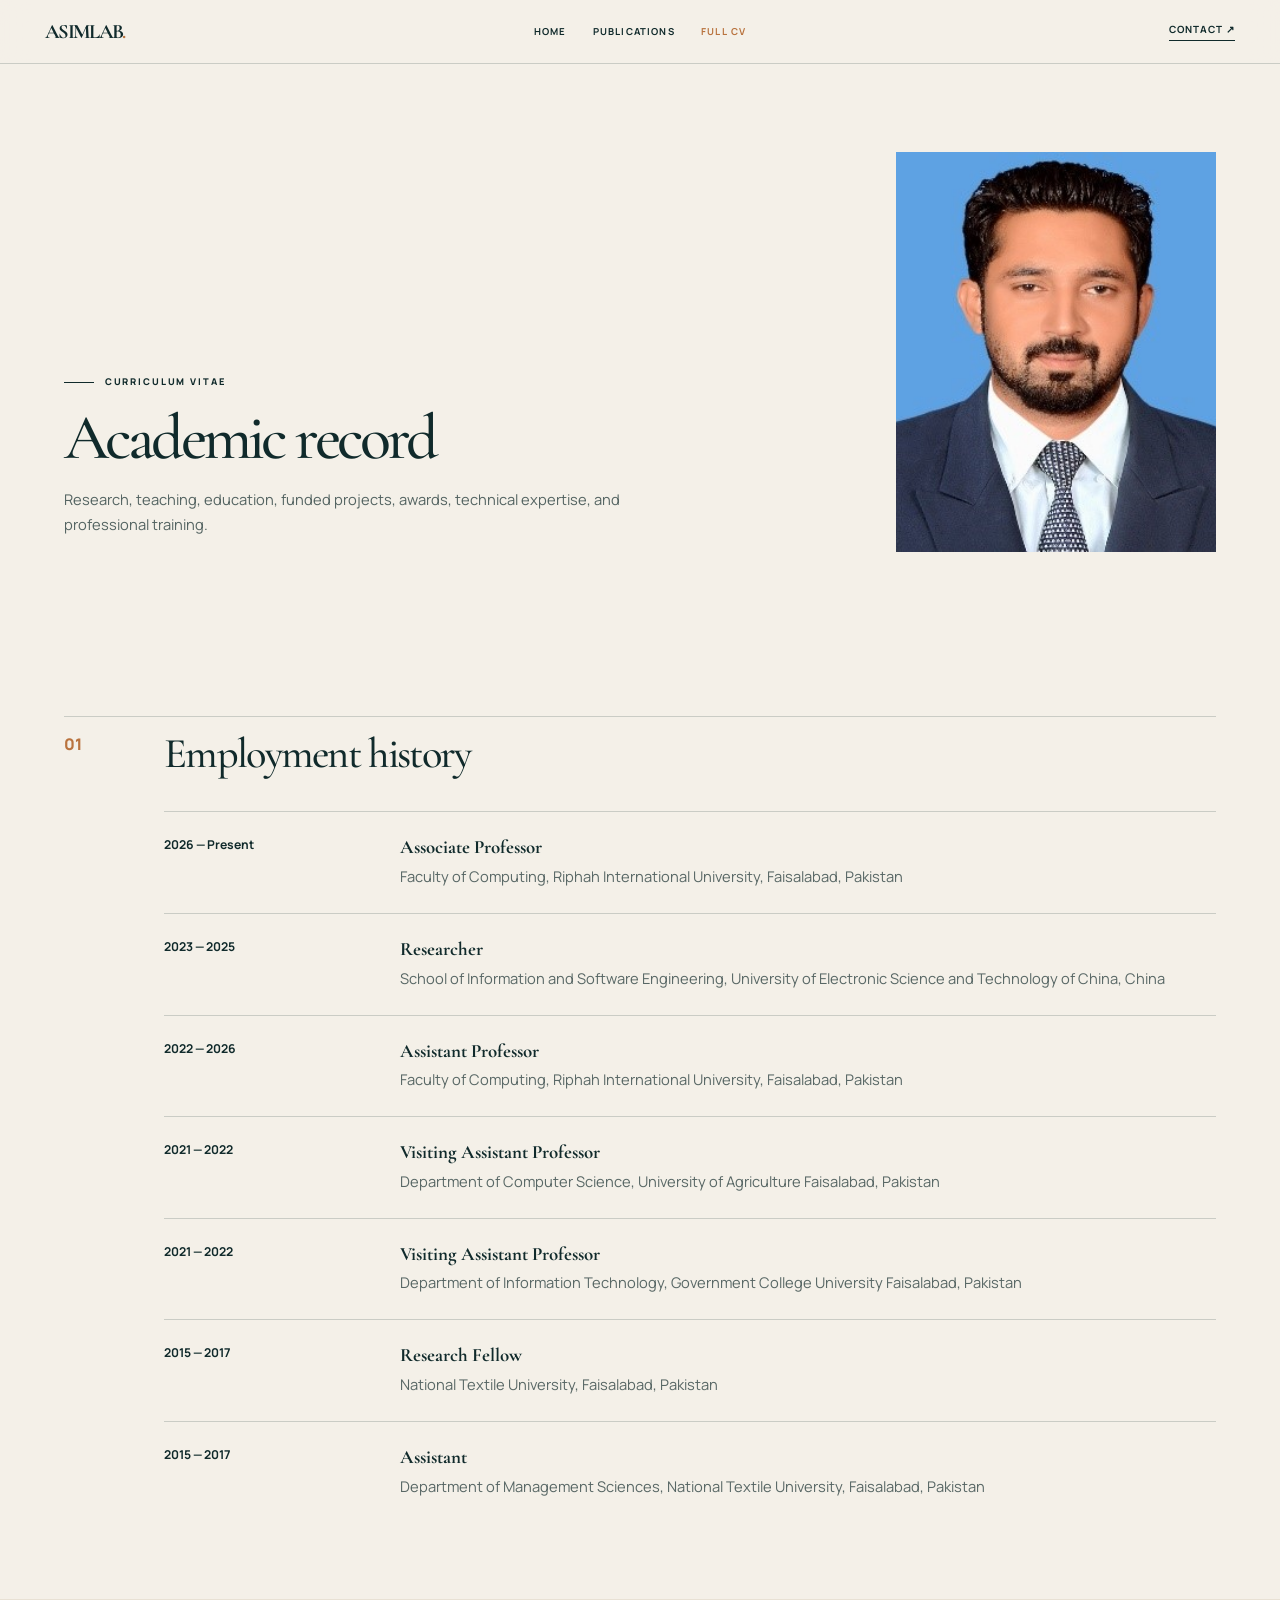
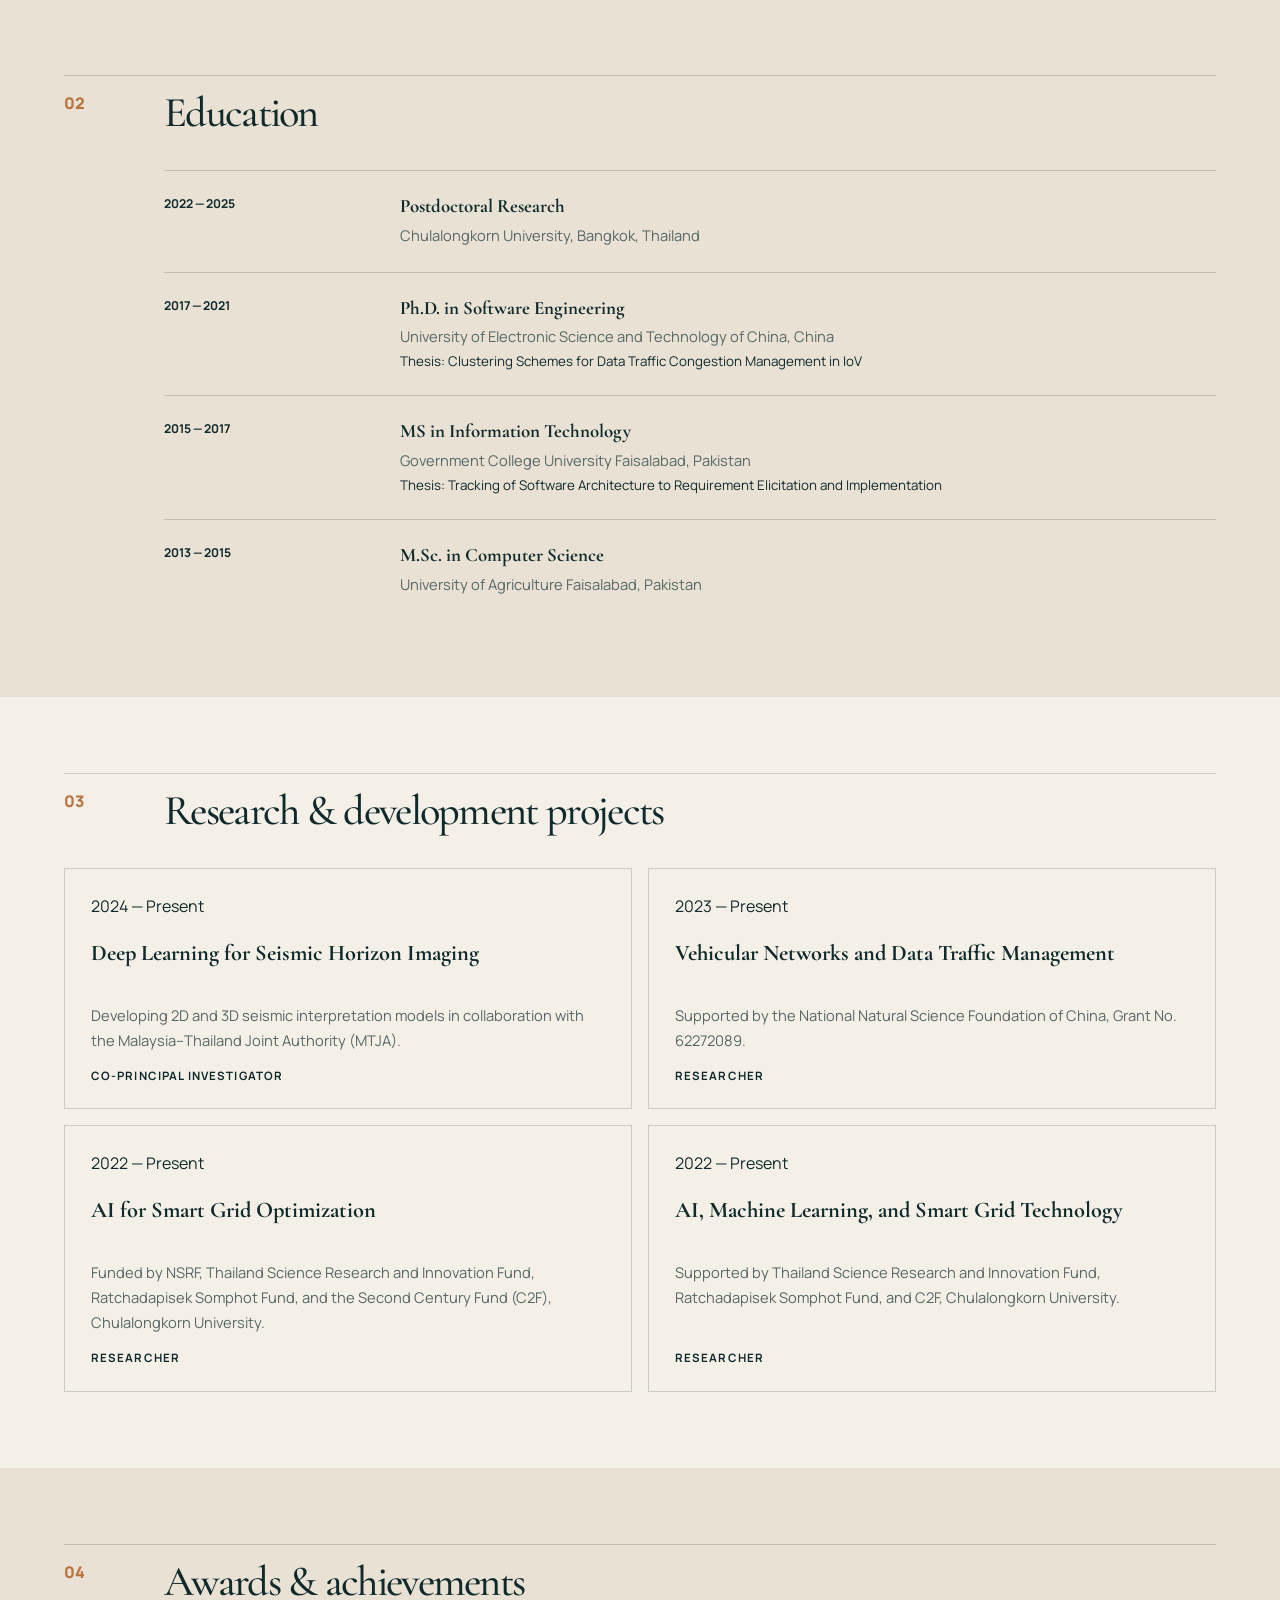
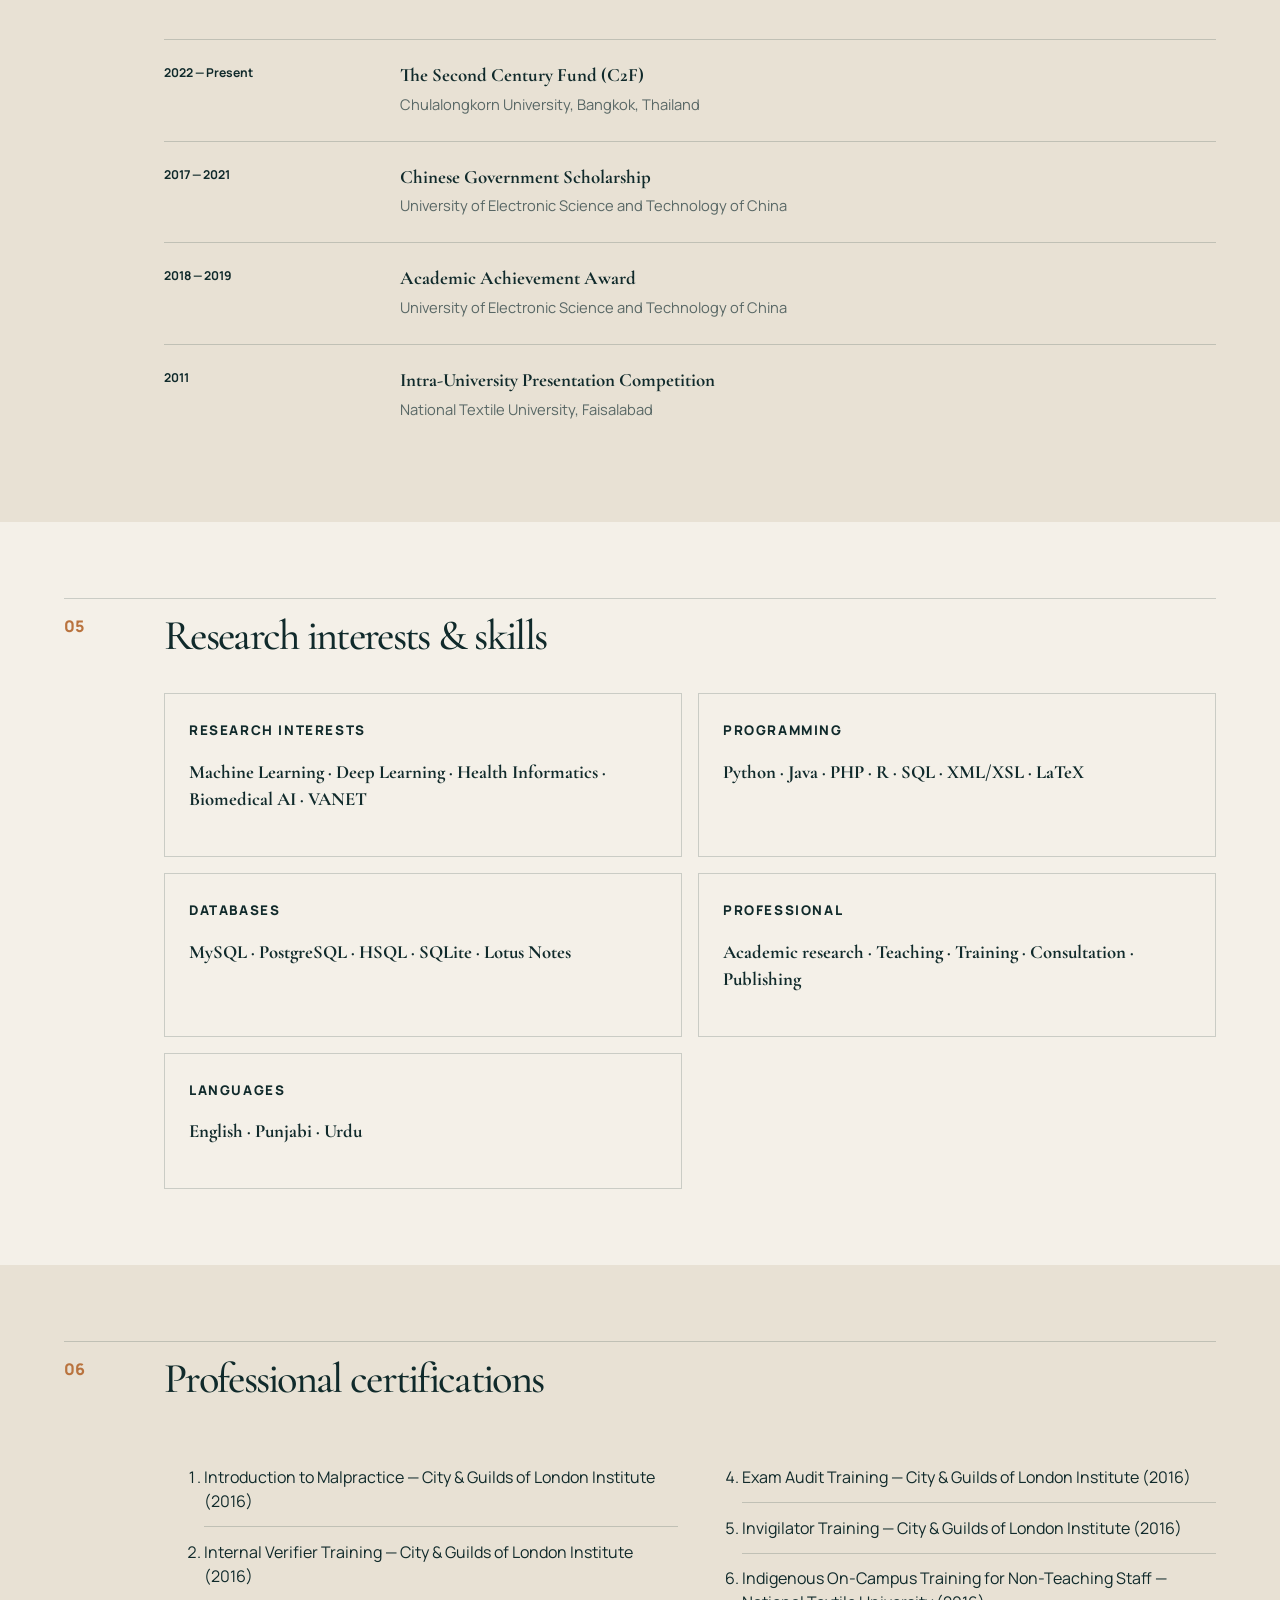
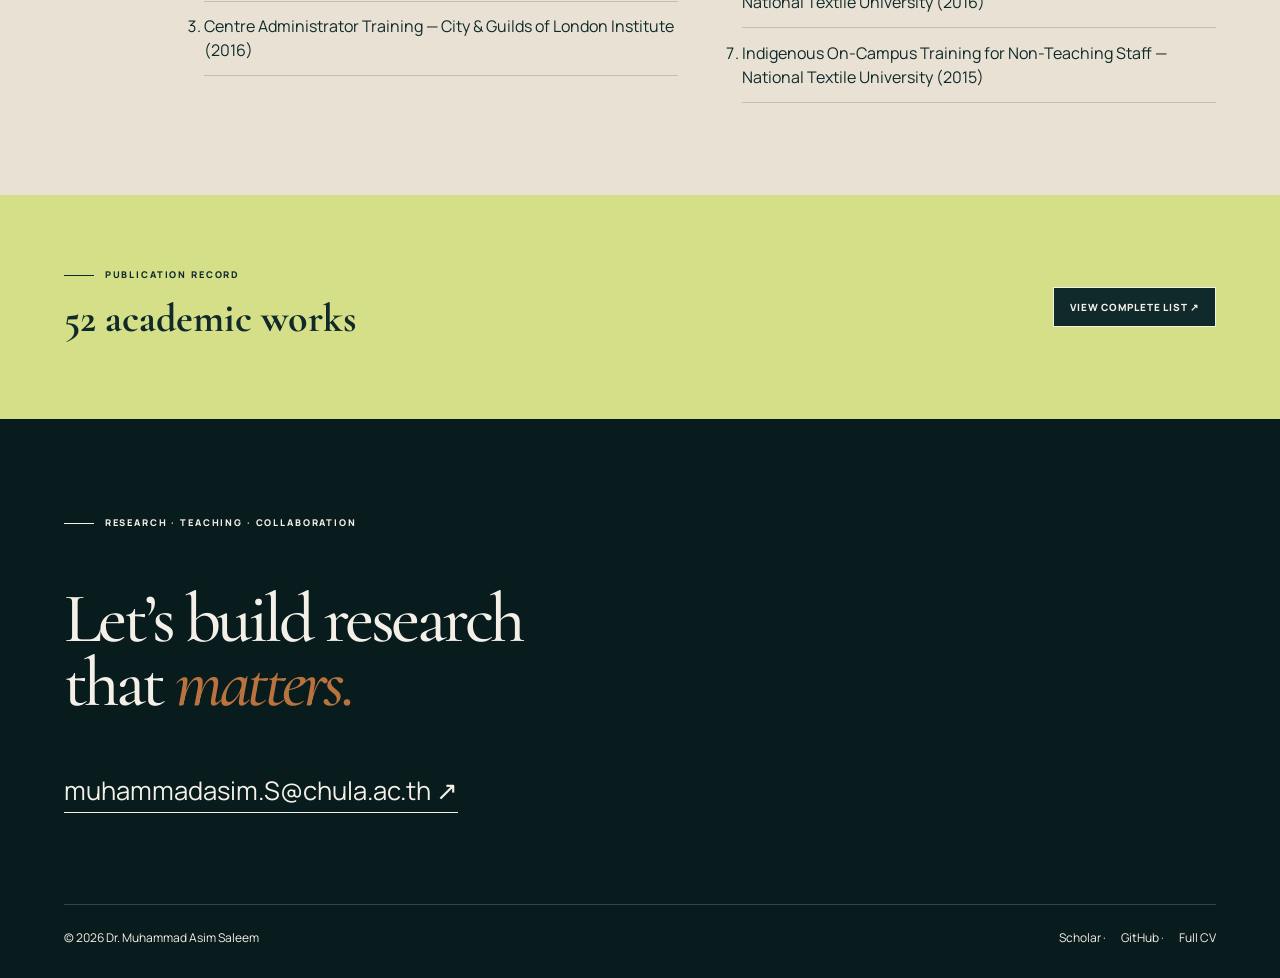
==== commit 41789a41: "Refresh stylesheet cache" ====
--- a/cv/index.html
+++ b/cv/index.html
@@ -1,4 +1,4 @@
-<!doctype html><html lang="en"><head><meta charset="utf-8"><meta name="viewport" content="width=device-width,initial-scale=1"><title>Academic CV | AsimLab</title><meta name="description" content="Complete academic profile and CV of Dr. Muhammad Asim Saleem."><meta name="theme-color" content="#102a2b"><link rel="stylesheet" href="/assets/style.css?v=6"><link rel="icon" href="/assets/favicon.svg" type="image/svg+xml"></head><body><nav class="nav"><a class="brand" href="/">ASIMLAB<span>.</span></a><div class="links"><a  href="/">Home</a><a  href="/publications/">Publications</a><a class="active" href="/cv/">Full CV</a></div><a class="contact" href="mailto:muhammadasim.S@chula.ac.th">Contact ↗</a></nav><main><header class="cv-hero"><div><p class="kicker">Curriculum vitae</p><h1>Academic record</h1><p class="lead">Research, teaching, education, funded projects, awards, technical expertise, and professional training.</p></div><img src="/assets/asim-saleem.jpg" alt="Dr. Muhammad Asim Saleem"></header>
+<!doctype html><html lang="en"><head><meta charset="utf-8"><meta name="viewport" content="width=device-width,initial-scale=1"><title>Academic CV | AsimLab</title><meta name="description" content="Complete academic profile and CV of Dr. Muhammad Asim Saleem."><meta name="theme-color" content="#102a2b"><link rel="stylesheet" href="/assets/style.css?v=7"><link rel="icon" href="/assets/favicon.svg" type="image/svg+xml"></head><body><nav class="nav"><a class="brand" href="/">ASIMLAB<span>.</span></a><div class="links"><a  href="/">Home</a><a  href="/publications/">Publications</a><a class="active" href="/cv/">Full CV</a></div><a class="contact" href="mailto:muhammadasim.S@chula.ac.th">Contact ↗</a></nav><main><header class="cv-hero"><div><p class="kicker">Curriculum vitae</p><h1>Academic record</h1><p class="lead">Research, teaching, education, funded projects, awards, technical expertise, and professional training.</p></div><img src="/assets/asim-saleem.jpg" alt="Dr. Muhammad Asim Saleem"></header>
 <section class="cv-section"><header><span>01</span><h2>Employment history</h2></header><div class="records"><article><span>2026 — Present</span><div><h3>Associate Professor</h3><p>Faculty of Computing, Riphah International University, Faisalabad, Pakistan</p></div></article><article><span>2023 — 2025</span><div><h3>Researcher</h3><p>School of Information and Software Engineering, University of Electronic Science and Technology of China, China</p></div></article><article><span>2022 — 2026</span><div><h3>Assistant Professor</h3><p>Faculty of Computing, Riphah International University, Faisalabad, Pakistan</p></div></article><article><span>2021 — 2022</span><div><h3>Visiting Assistant Professor</h3><p>Department of Computer Science, University of Agriculture Faisalabad, Pakistan</p></div></article><article><span>2021 — 2022</span><div><h3>Visiting Assistant Professor</h3><p>Department of Information Technology, Government College University Faisalabad, Pakistan</p></div></article><article><span>2015 — 2017</span><div><h3>Research Fellow</h3><p>National Textile University, Faisalabad, Pakistan</p></div></article><article><span>2015 — 2017</span><div><h3>Assistant</h3><p>Department of Management Sciences, National Textile University, Faisalabad, Pakistan</p></div></article></div></section>
 <section class="cv-section alt"><header><span>02</span><h2>Education</h2></header><div class="records"><article><span>2022 — 2025</span><div><h3>Postdoctoral Research</h3><p>Chulalongkorn University, Bangkok, Thailand</p></div></article><article><span>2017 — 2021</span><div><h3>Ph.D. in Software Engineering</h3><p>University of Electronic Science and Technology of China, China</p><small>Thesis: Clustering Schemes for Data Traffic Congestion Management in IoV</small></div></article><article><span>2015 — 2017</span><div><h3>MS in Information Technology</h3><p>Government College University Faisalabad, Pakistan</p><small>Thesis: Tracking of Software Architecture to Requirement Elicitation and Implementation</small></div></article><article><span>2013 — 2015</span><div><h3>M.Sc. in Computer Science</h3><p>University of Agriculture Faisalabad, Pakistan</p></div></article></div></section>
 <section class="cv-section"><header><span>03</span><h2>Research & development projects</h2></header><div class="cards"><article class="card"><span>2024 — Present</span><h3>Deep Learning for Seismic Horizon Imaging</h3><p>Developing 2D and 3D seismic interpretation models in collaboration with the Malaysia–Thailand Joint Authority (MTJA).</p><strong>Co-Principal Investigator</strong></article><article class="card"><span>2023 — Present</span><h3>Vehicular Networks and Data Traffic Management</h3><p>Supported by the National Natural Science Foundation of China, Grant No. 62272089.</p><strong>Researcher</strong></article><article class="card"><span>2022 — Present</span><h3>AI for Smart Grid Optimization</h3><p>Funded by NSRF, Thailand Science Research and Innovation Fund, Ratchadapisek Somphot Fund, and the Second Century Fund (C2F), Chulalongkorn University.</p><strong>Researcher</strong></article><article class="card"><span>2022 — Present</span><h3>AI, Machine Learning, and Smart Grid Technology</h3><p>Supported by Thailand Science Research and Innovation Fund, Ratchadapisek Somphot Fund, and C2F, Chulalongkorn University.</p><strong>Researcher</strong></article></div></section>
--- a/assets/style.css
+++ b/assets/style.css
@@ -1,5 +1,5 @@
-Generated 52 publications and 7 appointments.
-:root{--ink:#102a2b;--paper:#f4f0e8;--deep:#e8e1d4;--accent:#b9733e;--lime:#d5df88;--line:rgba(16,42,43,.18)}*{box-sizing:border-box}html{scroll-behavior:smooth}body{margin:0;background:var(--paper);color:var(--ink);font-family:Inter,Arial,sans-serif}a{color:inherit;text-decoration:none}h1,h2,h3{font-family:Georgia,serif}.nav{min-height:86px;display:grid;grid-template-columns:1fr auto 1fr;align-items:center;padding:0 5vw;border-bottom:1px solid var(--line);background:rgba(244,240,232,.94);backdrop-filter:blur(14px);position:sticky;top:0;z-index:10}.brand{font:bold 2rem Georgia;letter-spacing:-.08em}.brand span,em{color:var(--accent)}.links{display:flex;gap:2rem;text-transform:uppercase;font-size:.74rem;font-weight:700;letter-spacing:.12em}.links a:hover,.links .active{color:var(--accent)}.contact{justify-self:end;border-bottom:1px solid;padding-bottom:.25rem;font-size:.78rem;font-weight:700;text-transform:uppercase;letter-spacing:.1em}.hero{min-height:calc(100vh - 86px);display:grid;grid-template-columns:1.2fr .8fr;align-items:center;gap:6vw;padding:6vw 8vw}.kicker{font-size:.72rem;font-weight:800;text-transform:uppercase;letter-spacing:.2em}.kicker:before{content:'';display:inline-block;width:2.4rem;height:1px;background:currentColor;vertical-align:middle;margin-right:.8rem}.hero h1{font-size:clamp(4rem,7.4vw,8rem);font-weight:500;line-height:.82;letter-spacing:-.06em;margin:2rem 0}.lead{max-width:44rem;font-size:1.1rem;line-height:1.8;color:#536361}.actions{display:flex;gap:.8rem;flex-wrap:wrap;margin-top:2rem}.button{display:inline-block;border:1px solid;padding:1rem 1.25rem;font-size:.75rem;font-weight:800;letter-spacing:.08em;text-transform:uppercase}.primary{background:var(--ink);color:var(--paper)}.portrait{position:relative;padding:1rem;border:1px solid var(--line)}.portrait img{width:100%;aspect-ratio:4/5.1;object-fit:cover;object-position:top;display:block}.portrait div{position:absolute;left:-2rem;bottom:2rem;background:var(--lime);padding:1rem 1.25rem}.portrait small,.portrait strong{display:block}.status{font-size:.7rem;text-transform:uppercase;letter-spacing:.12em}.status:first-letter{color:#5d8b56}.band{display:flex;justify-content:space-around;gap:2rem;overflow:hidden;background:var(--accent);color:white;padding:1.15rem 2rem;font:italic 1.2rem Georgia;white-space:nowrap}.band i{color:var(--lime)}.section{display:grid;grid-template-columns:minmax(120px,.22fr) 1fr;gap:4vw;padding:7rem 8vw}.section aside{text-transform:uppercase;font-size:.68rem;font-weight:800;letter-spacing:.14em;border-top:1px solid;padding-top:1rem;align-self:start}.section h2,.cv-section h2{font-size:clamp(2.8rem,5vw,5.2rem);font-weight:500;letter-spacing:-.04em;line-height:1;margin:0 0 3rem}.dark{background:var(--ink);color:var(--paper)}.cols{display:grid;grid-template-columns:1fr 1fr;gap:4rem;max-width:70rem}.cols p,.card p,.grid4 p,.records p,.full-pub p{line-height:1.75;color:#586765}.dark .grid4 p,.dark .records p{color:#b7c3bc}.profile-links{display:flex;gap:2rem;flex-wrap:wrap;margin-top:3rem;padding-top:1.5rem;border-top:1px solid var(--line);font-size:.72rem;font-weight:800;text-transform:uppercase;letter-spacing:.1em}.grid4{display:grid;grid-template-columns:repeat(4,1fr);gap:1px;background:rgba(255,255,255,.18)}.grid4 article{background:var(--ink);padding:2rem}.grid4 b{color:var(--lime)}.grid4 h3{font-size:1.5rem}.section-top{display:flex;justify-content:space-between;align-items:end}.section-top a{font-size:.75rem;text-transform:uppercase;font-weight:800;letter-spacing:.08em}.pub-row{display:grid;grid-template-columns:50px 1fr auto;gap:1.5rem;padding:2rem 0;border-top:1px solid var(--line)}.pub-row h3{font-size:1.35rem;margin:.5rem 0}.pub-row p{margin:0;color:#586765}.tag,.meta span{font-size:.64rem;text-transform:uppercase;letter-spacing:.1em}.records article{display:grid;grid-template-columns:minmax(120px,.25fr) 1fr;gap:2rem;border-top:1px solid rgba(255,255,255,.18);padding:1.5rem 0}.records article>span{font-size:.76rem;font-weight:700}.records h3{font-size:1.3rem;margin:0 0 .35rem}.records p{margin:0}.light .records article,.cv-section .records article{border-color:var(--line)}.cards{display:grid;grid-template-columns:repeat(2,1fr);gap:1rem}.card{border:1px solid var(--line);padding:2rem;min-height:280px;display:flex;flex-direction:column}.card h3{font-size:1.65rem}.card strong{margin-top:auto;font-size:.72rem;text-transform:uppercase;letter-spacing:.1em}.inner-hero,.cv-hero{display:grid;grid-template-columns:1fr .65fr;gap:6vw;align-items:end;padding:7rem 8vw}.inner-hero h1,.cv-hero h1{font-size:clamp(4rem,9vw,9rem);font-weight:500;letter-spacing:-.06em;line-height:.8;margin:1.5rem 0}.summary{display:flex;gap:2rem;align-items:center}.summary strong{font:6rem Georgia;color:var(--accent)}.summary p{line-height:1.6}.stats{display:grid;grid-template-columns:repeat(4,1fr);background:var(--ink);color:var(--paper);padding:0 8vw}.stats a{padding:2rem;border-right:1px solid rgba(255,255,255,.15)}.stats strong,.stats span{display:block}.stats strong{font:3rem Georgia;color:var(--lime)}.stats span{font-size:.68rem;text-transform:uppercase;letter-spacing:.1em}.archive{padding:5rem 8vw 8rem}.archive-group{display:grid;grid-template-columns:minmax(190px,.28fr) 1fr;gap:4vw;margin-bottom:6rem}.archive-group>header{position:sticky;top:115px;align-self:start}.archive-group>header span{font-size:.72rem;font-weight:800;color:var(--accent)}.archive-group>header h2{font-size:2.4rem;margin:.8rem 0}.archive-group>header p{font-size:.72rem;text-transform:uppercase;letter-spacing:.1em}.full-pub{display:grid;grid-template-columns:45px 1fr;gap:1.4rem;padding:1.75rem 0;border-top:1px solid var(--line)}.full-pub h3{font-size:1.3rem;line-height:1.3;margin:.6rem 0}.full-pub p{margin:.35rem 0}.full-pub a{display:inline-block;margin-top:.6rem;color:var(--accent);font-size:.78rem;font-weight:800}.meta{display:flex;gap:1rem}.cv-hero img{width:min(320px,100%);aspect-ratio:4/5;object-fit:cover;object-position:top;justify-self:end}.cv-section{padding:6rem 8vw}.cv-section>header{display:grid;grid-template-columns:100px 1fr;border-top:1px solid var(--line);padding-top:1rem}.cv-section>header>span{font-weight:800;color:var(--accent)}.cv-section>header h2{font-size:3.2rem}.cv-section .records{margin-left:100px}.alt{background:var(--deep)}.expertise{display:grid;grid-template-columns:repeat(2,1fr);gap:1rem;margin-left:100px}.expertise article{border:1px solid var(--line);padding:1.5rem}.expertise small{text-transform:uppercase;letter-spacing:.12em;font-weight:800}.expertise h3{line-height:1.45}.certs{margin-left:100px;columns:2;column-gap:4rem}.certs li{break-inside:avoid;padding:.8rem 0;border-bottom:1px solid var(--line);line-height:1.5}.callout{padding:5rem 8vw;background:var(--lime);display:flex;justify-content:space-between;align-items:center}.callout h2{font-size:3rem;margin:.8rem 0}footer{background:#091c1d;color:var(--paper);padding:7rem 8vw 2rem}footer h2{font-size:clamp(3.5rem,7vw,7.5rem);line-height:.9;font-weight:500;letter-spacing:-.05em}.email{font-size:clamp(1rem,2vw,1.6rem);border-bottom:1px solid;padding-bottom:.3rem}.foot{display:flex;justify-content:space-between;gap:2rem;margin-top:6rem;padding-top:1.5rem;border-top:1px solid rgba(255,255,255,.18);font-size:.75rem}.foot a{margin-left:.8rem}@media(max-width:900px){.nav{grid-template-columns:1fr auto}.links{display:none}.hero,.inner-hero,.cv-hero{grid-template-columns:1fr}.hero{padding-top:4rem}.hero h1{font-size:clamp(3.5rem,14vw,6rem)}.portrait{max-width:460px}.section{grid-template-columns:1fr;padding:5rem 6vw}.cols,.grid4,.cards,.expertise{grid-template-columns:1fr}.archive-group{grid-template-columns:1fr}.archive-group>header{position:static}.stats{grid-template-columns:repeat(2,1fr);padding:0 4vw}.cv-section .records,.expertise,.certs{margin-left:0}.certs{columns:1}.cv-section>header{grid-template-columns:50px 1fr}.cv-section>header h2{font-size:2.5rem}.callout{align-items:flex-start;gap:2rem;flex-direction:column}}@media(max-width:560px){.nav{min-height:70px}.contact{font-size:.66rem}.hero{padding:4rem 6vw}.hero h1{font-size:3.4rem}.portrait div{left:.5rem}.band{justify-content:flex-start}.pub-row{grid-template-columns:35px 1fr}.pub-row>strong{display:none}.inner-hero,.cv-hero{padding:5rem 6vw}.inner-hero h1,.cv-hero h1{font-size:3.8rem}.summary strong{font-size:4rem}.stats{grid-template-columns:1fr}.archive{padding:4rem 6vw}.full-pub{grid-template-columns:30px 1fr}.foot{flex-direction:column}}
+@import url("https://fonts.googleapis.com/css2?family=Cormorant+Garamond:ital,wght@0,400;0,500;0,600;0,700;1,400&family=Manrope:wght@400;500;600;700&display=swap");
+:root{--ink:#102a2b;--paper:#f4f0e8;--deep:#e8e1d4;--accent:#b9733e;--lime:#d5df88;--line:rgba(16,42,43,.18)}*{box-sizing:border-box}html{scroll-behavior:smooth}body{margin:0;background:var(--paper);color:var(--ink);font-family:"Manrope",Arial,sans-serif}a{color:inherit;text-decoration:none}h1,h2,h3{font-family:"Cormorant Garamond",Georgia,serif}.nav{min-height:86px;display:grid;grid-template-columns:1fr auto 1fr;align-items:center;padding:0 5vw;border-bottom:1px solid var(--line);background:rgba(244,240,232,.94);backdrop-filter:blur(14px);position:sticky;top:0;z-index:10}.brand{font:700 2rem "Cormorant Garamond",Georgia,serif;letter-spacing:-.08em}.brand span,em{color:var(--accent)}.links{display:flex;gap:2rem;text-transform:uppercase;font-size:.74rem;font-weight:700;letter-spacing:.12em}.links a:hover,.links .active{color:var(--accent)}.contact{justify-self:end;border-bottom:1px solid;padding-bottom:.25rem;font-size:.78rem;font-weight:700;text-transform:uppercase;letter-spacing:.1em}.hero{min-height:calc(100vh - 86px);display:grid;grid-template-columns:1.2fr .8fr;align-items:center;gap:6vw;padding:6vw 8vw}.kicker{font-size:.72rem;font-weight:800;text-transform:uppercase;letter-spacing:.2em}.kicker:before{content:'';display:inline-block;width:2.4rem;height:1px;background:currentColor;vertical-align:middle;margin-right:.8rem}.hero h1{font-size:clamp(4rem,7.4vw,8rem);font-weight:500;line-height:.82;letter-spacing:-.06em;margin:2rem 0}.lead{max-width:44rem;font-size:1.1rem;line-height:1.8;color:#536361}.actions{display:flex;gap:.8rem;flex-wrap:wrap;margin-top:2rem}.button{display:inline-block;border:1px solid;padding:1rem 1.25rem;font-size:.75rem;font-weight:800;letter-spacing:.08em;text-transform:uppercase}.primary{background:var(--ink);color:var(--paper)}.portrait{position:relative;padding:1rem;border:1px solid var(--line)}.portrait img{width:100%;aspect-ratio:4/5.1;object-fit:cover;object-position:top;display:block}.portrait div{position:absolute;left:-2rem;bottom:2rem;background:var(--lime);padding:1rem 1.25rem}.portrait small,.portrait strong{display:block}.status{font-size:.7rem;text-transform:uppercase;letter-spacing:.12em}.status:first-letter{color:#5d8b56}.band{display:flex;justify-content:space-around;gap:2rem;overflow:hidden;background:var(--accent);color:white;padding:1.15rem 2rem;font:italic 1.2rem "Cormorant Garamond",Georgia,serif;white-space:nowrap}.band i{color:var(--lime)}.section{display:grid;grid-template-columns:minmax(120px,.22fr) 1fr;gap:4vw;padding:7rem 8vw}.section aside{text-transform:uppercase;font-size:.68rem;font-weight:800;letter-spacing:.14em;border-top:1px solid;padding-top:1rem;align-self:start}.section h2,.cv-section h2{font-size:clamp(2.8rem,5vw,5.2rem);font-weight:500;letter-spacing:-.04em;line-height:1;margin:0 0 3rem}.dark{background:var(--ink);color:var(--paper)}.cols{display:grid;grid-template-columns:1fr 1fr;gap:4rem;max-width:70rem}.cols p,.card p,.grid4 p,.records p,.full-pub p{line-height:1.75;color:#586765}.dark .grid4 p,.dark .records p{color:#b7c3bc}.profile-links{display:flex;gap:2rem;flex-wrap:wrap;margin-top:3rem;padding-top:1.5rem;border-top:1px solid var(--line);font-size:.72rem;font-weight:800;text-transform:uppercase;letter-spacing:.1em}.grid4{display:grid;grid-template-columns:repeat(4,1fr);gap:1px;background:rgba(255,255,255,.18)}.grid4 article{background:var(--ink);padding:2rem}.grid4 b{color:var(--lime)}.grid4 h3{font-size:1.5rem}.section-top{display:flex;justify-content:space-between;align-items:end}.section-top a{font-size:.75rem;text-transform:uppercase;font-weight:800;letter-spacing:.08em}.pub-row{display:grid;grid-template-columns:50px 1fr auto;gap:1.5rem;padding:2rem 0;border-top:1px solid var(--line)}.pub-row h3{font-size:1.35rem;margin:.5rem 0}.pub-row p{margin:0;color:#586765}.tag,.meta span{font-size:.64rem;text-transform:uppercase;letter-spacing:.1em}.records article{display:grid;grid-template-columns:minmax(120px,.25fr) 1fr;gap:2rem;border-top:1px solid rgba(255,255,255,.18);padding:1.5rem 0}.records article>span{font-size:.76rem;font-weight:700}.records h3{font-size:1.3rem;margin:0 0 .35rem}.records p{margin:0}.light .records article,.cv-section .records article{border-color:var(--line)}.cards{display:grid;grid-template-columns:repeat(2,1fr);gap:1rem}.card{border:1px solid var(--line);padding:2rem;min-height:280px;display:flex;flex-direction:column}.card h3{font-size:1.65rem}.card strong{margin-top:auto;font-size:.72rem;text-transform:uppercase;letter-spacing:.1em}.inner-hero,.cv-hero{display:grid;grid-template-columns:1fr .65fr;gap:6vw;align-items:end;padding:7rem 8vw}.inner-hero h1,.cv-hero h1{font-size:clamp(4rem,9vw,9rem);font-weight:500;letter-spacing:-.06em;line-height:.8;margin:1.5rem 0}.summary{display:flex;gap:2rem;align-items:center}.summary strong{font:6rem "Cormorant Garamond",Georgia,serif;color:var(--accent)}.summary p{line-height:1.6}.stats{display:grid;grid-template-columns:repeat(4,1fr);background:var(--ink);color:var(--paper);padding:0 8vw}.stats a{padding:2rem;border-right:1px solid rgba(255,255,255,.15)}.stats strong,.stats span{display:block}.stats strong{font:3rem "Cormorant Garamond",Georgia,serif;color:var(--lime)}.stats span{font-size:.68rem;text-transform:uppercase;letter-spacing:.1em}.archive{padding:5rem 8vw 8rem}.archive-group{display:grid;grid-template-columns:minmax(190px,.28fr) 1fr;gap:4vw;margin-bottom:6rem}.archive-group>header{position:sticky;top:115px;align-self:start}.archive-group>header span{font-size:.72rem;font-weight:800;color:var(--accent)}.archive-group>header h2{font-size:2.4rem;margin:.8rem 0}.archive-group>header p{font-size:.72rem;text-transform:uppercase;letter-spacing:.1em}.full-pub{display:grid;grid-template-columns:45px 1fr;gap:1.4rem;padding:1.75rem 0;border-top:1px solid var(--line)}.full-pub h3{font-size:1.3rem;line-height:1.3;margin:.6rem 0}.full-pub p{margin:.35rem 0}.full-pub a{display:inline-block;margin-top:.6rem;color:var(--accent);font-size:.78rem;font-weight:800}.meta{display:flex;gap:1rem}.cv-hero img{width:min(320px,100%);aspect-ratio:4/5;object-fit:cover;object-position:top;justify-self:end}.cv-section{padding:6rem 8vw}.cv-section>header{display:grid;grid-template-columns:100px 1fr;border-top:1px solid var(--line);padding-top:1rem}.cv-section>header>span{font-weight:800;color:var(--accent)}.cv-section>header h2{font-size:3.2rem}.cv-section .records{margin-left:100px}.alt{background:var(--deep)}.expertise{display:grid;grid-template-columns:repeat(2,1fr);gap:1rem;margin-left:100px}.expertise article{border:1px solid var(--line);padding:1.5rem}.expertise small{text-transform:uppercase;letter-spacing:.12em;font-weight:800}.expertise h3{line-height:1.45}.certs{margin-left:100px;columns:2;column-gap:4rem}.certs li{break-inside:avoid;padding:.8rem 0;border-bottom:1px solid var(--line);line-height:1.5}.callout{padding:5rem 8vw;background:var(--lime);display:flex;justify-content:space-between;align-items:center}.callout h2{font-size:3rem;margin:.8rem 0}footer{background:#091c1d;color:var(--paper);padding:7rem 8vw 2rem}footer h2{font-size:clamp(3.5rem,7vw,7.5rem);line-height:.9;font-weight:500;letter-spacing:-.05em}.email{font-size:clamp(1rem,2vw,1.6rem);border-bottom:1px solid;padding-bottom:.3rem}.foot{display:flex;justify-content:space-between;gap:2rem;margin-top:6rem;padding-top:1.5rem;border-top:1px solid rgba(255,255,255,.18);font-size:.75rem}.foot a{margin-left:.8rem}@media(max-width:900px){.nav{grid-template-columns:1fr auto}.links{display:none}.hero,.inner-hero,.cv-hero{grid-template-columns:1fr}.hero{padding-top:4rem}.hero h1{font-size:clamp(3.5rem,14vw,6rem)}.portrait{max-width:460px}.section{grid-template-columns:1fr;padding:5rem 6vw}.cols,.grid4,.cards,.expertise{grid-template-columns:1fr}.archive-group{grid-template-columns:1fr}.archive-group>header{position:static}.stats{grid-template-columns:repeat(2,1fr);padding:0 4vw}.cv-section .records,.expertise,.certs{margin-left:0}.certs{columns:1}.cv-section>header{grid-template-columns:50px 1fr}.cv-section>header h2{font-size:2.5rem}.callout{align-items:flex-start;gap:2rem;flex-direction:column}}@media(max-width:560px){.nav{min-height:70px}.contact{font-size:.66rem}.hero{padding:4rem 6vw}.hero h1{font-size:3.4rem}.portrait div{left:.5rem}.band{justify-content:flex-start}.pub-row{grid-template-columns:35px 1fr}.pub-row>strong{display:none}.inner-hero,.cv-hero{padding:5rem 6vw}.inner-hero h1,.cv-hero h1{font-size:3.8rem}.summary strong{font-size:4rem}.stats{grid-template-columns:1fr}.archive{padding:4rem 6vw}.full-pub{grid-template-columns:30px 1fr}.foot{flex-direction:column}}
 @media (min-width:901px){
   :root{--hero-nav:64px}
   .nav{height:var(--hero-nav);min-height:0;padding-inline:3.5vw}
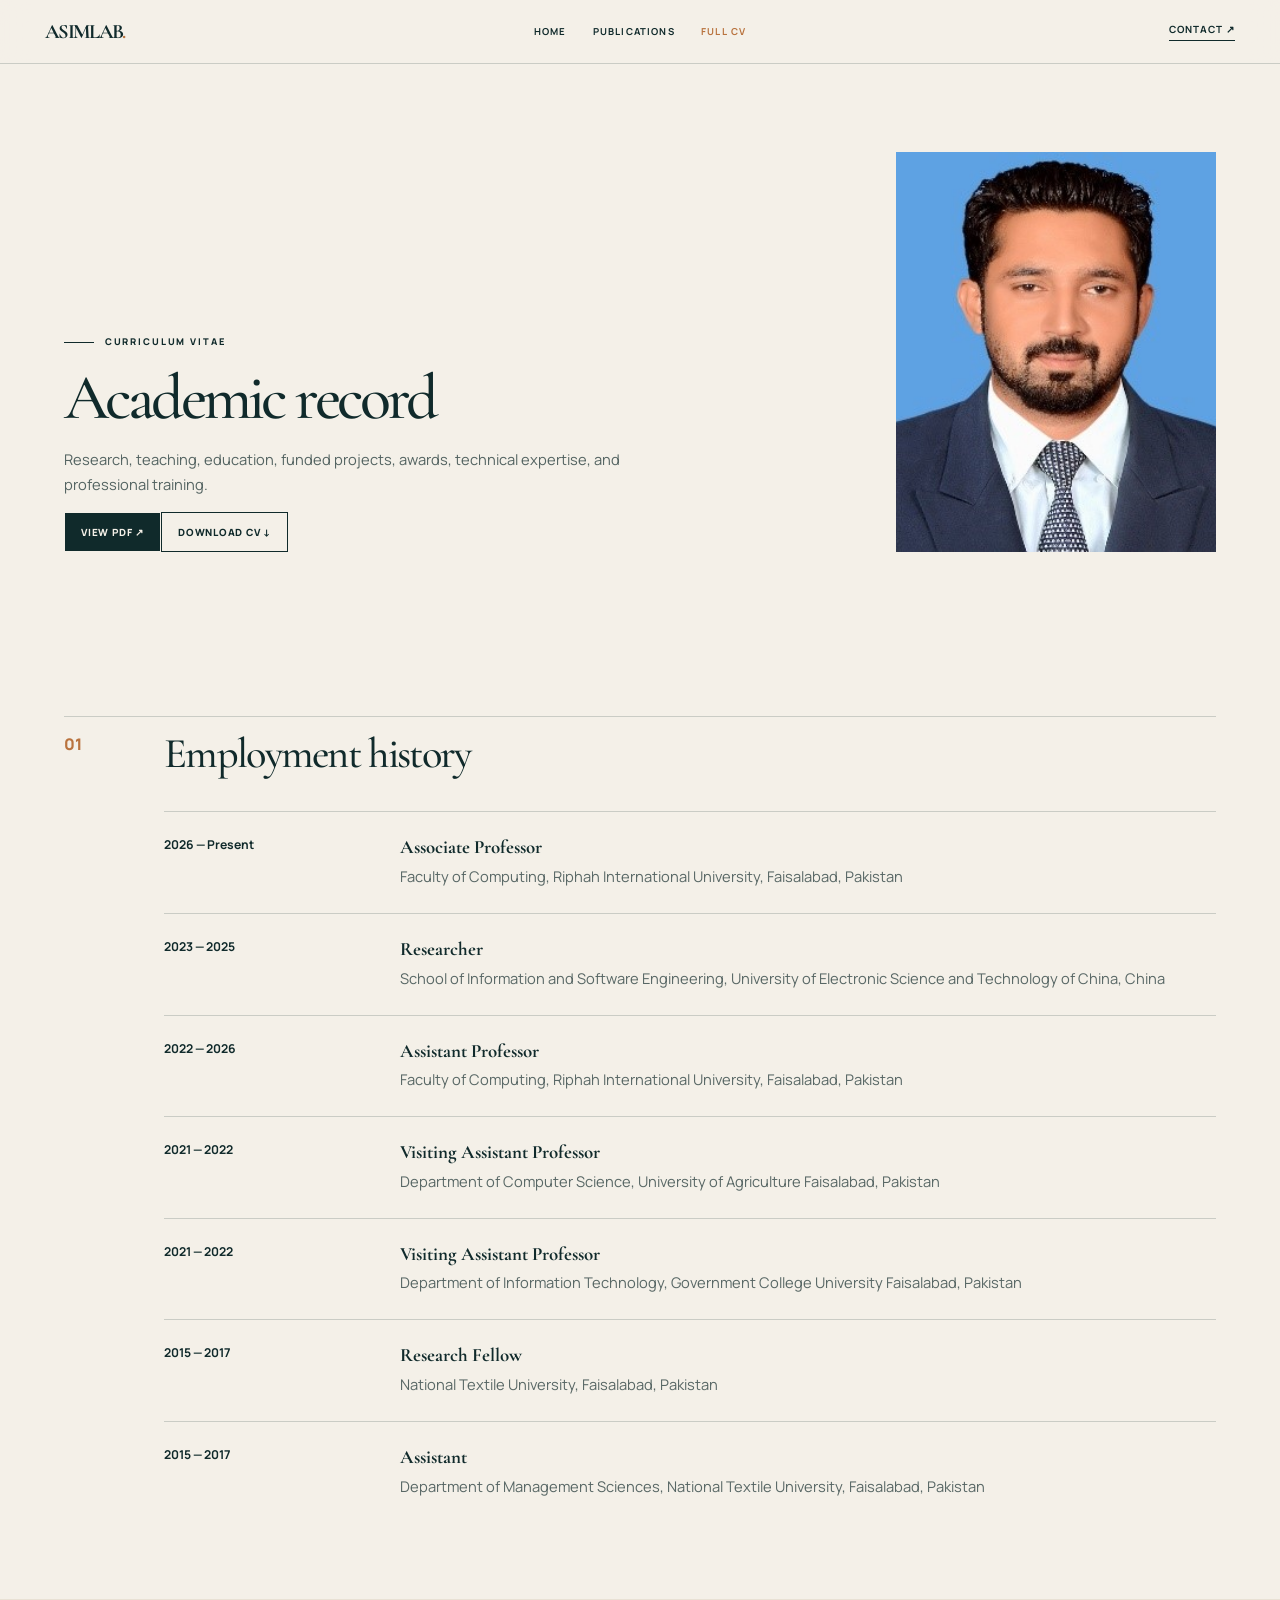
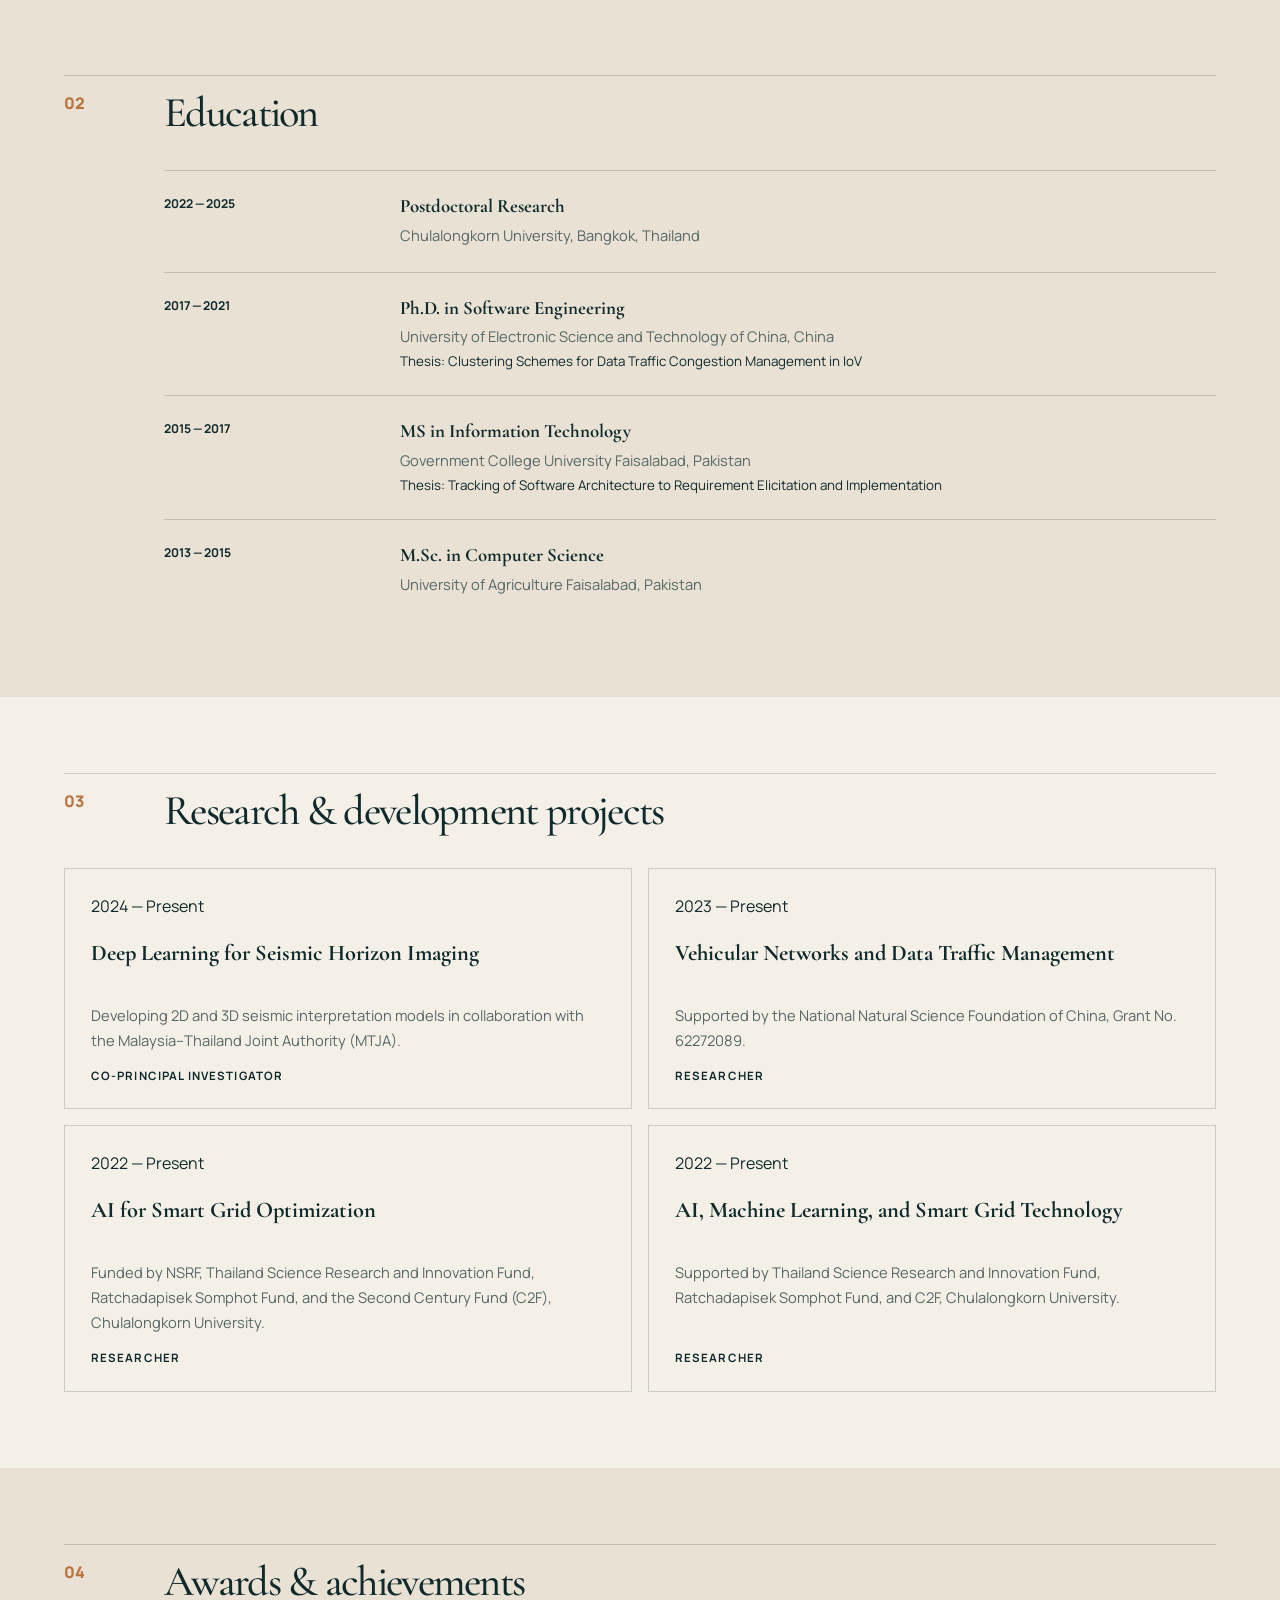
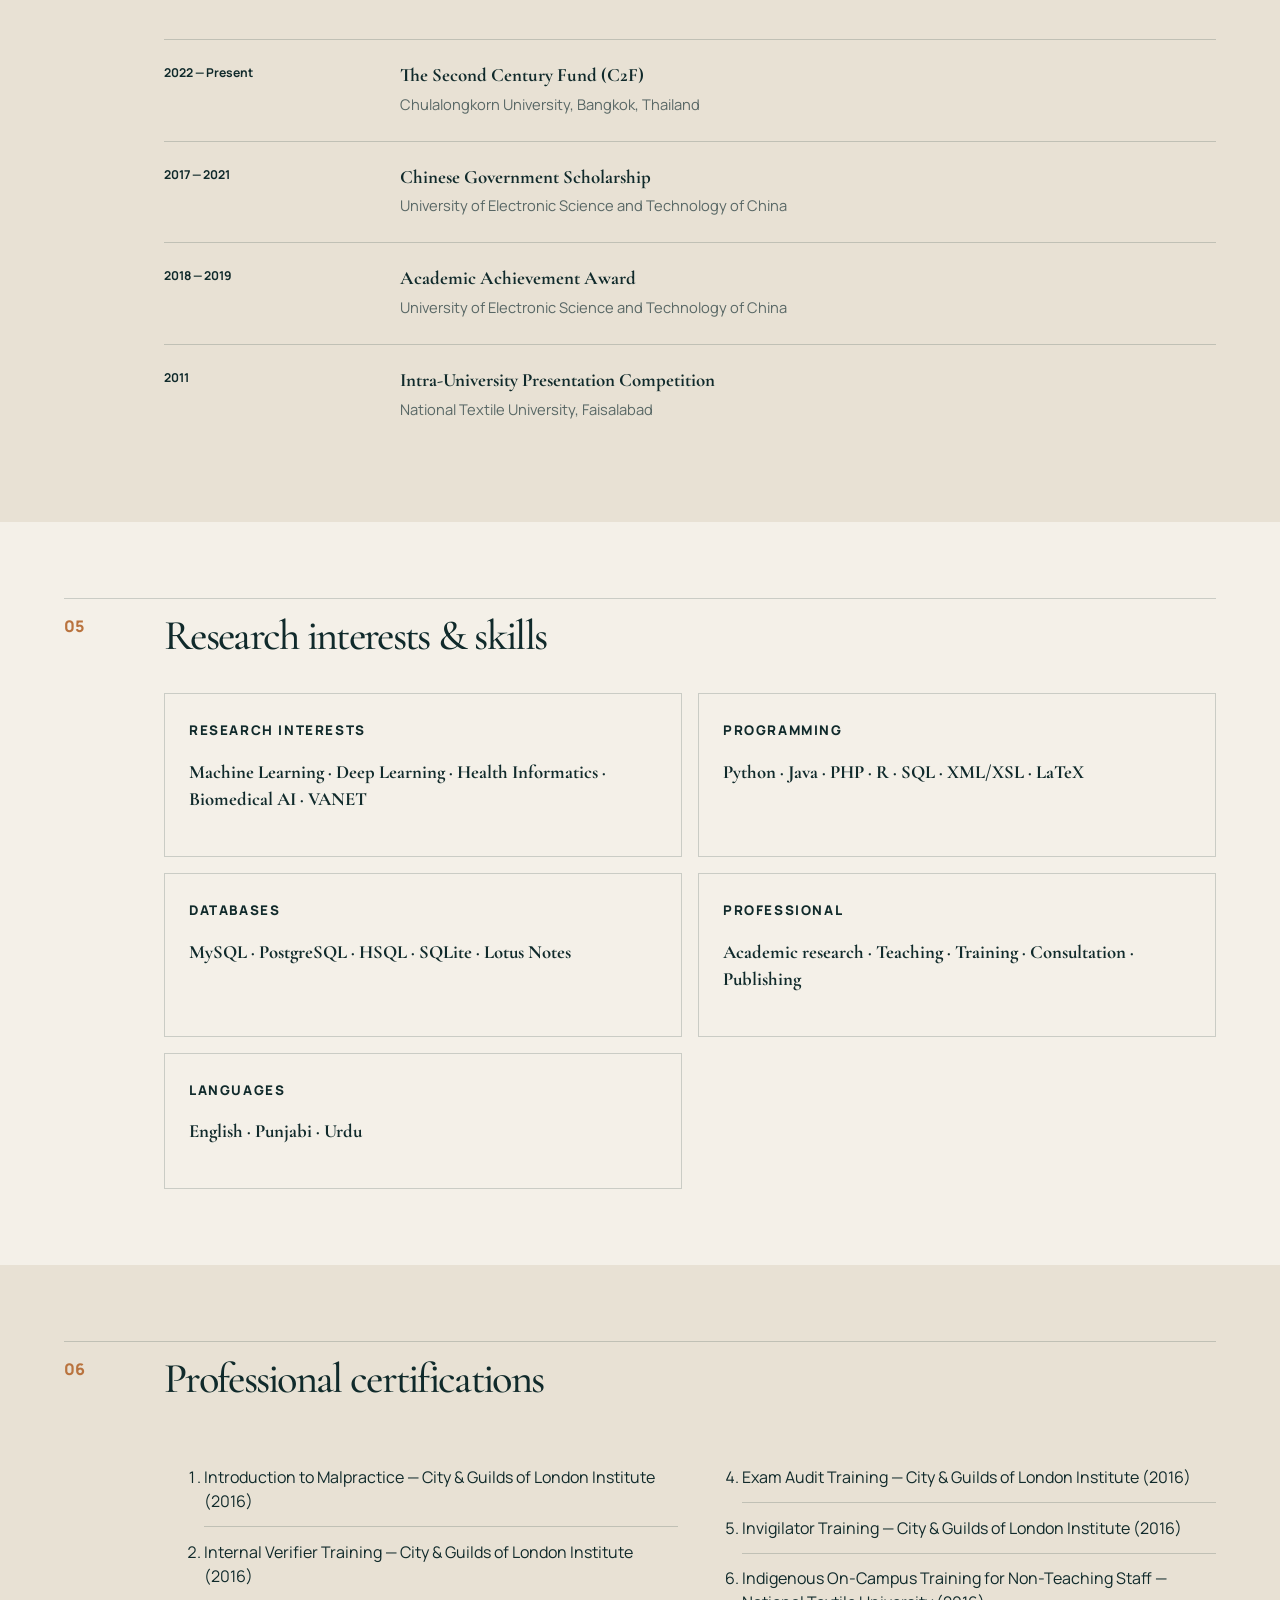
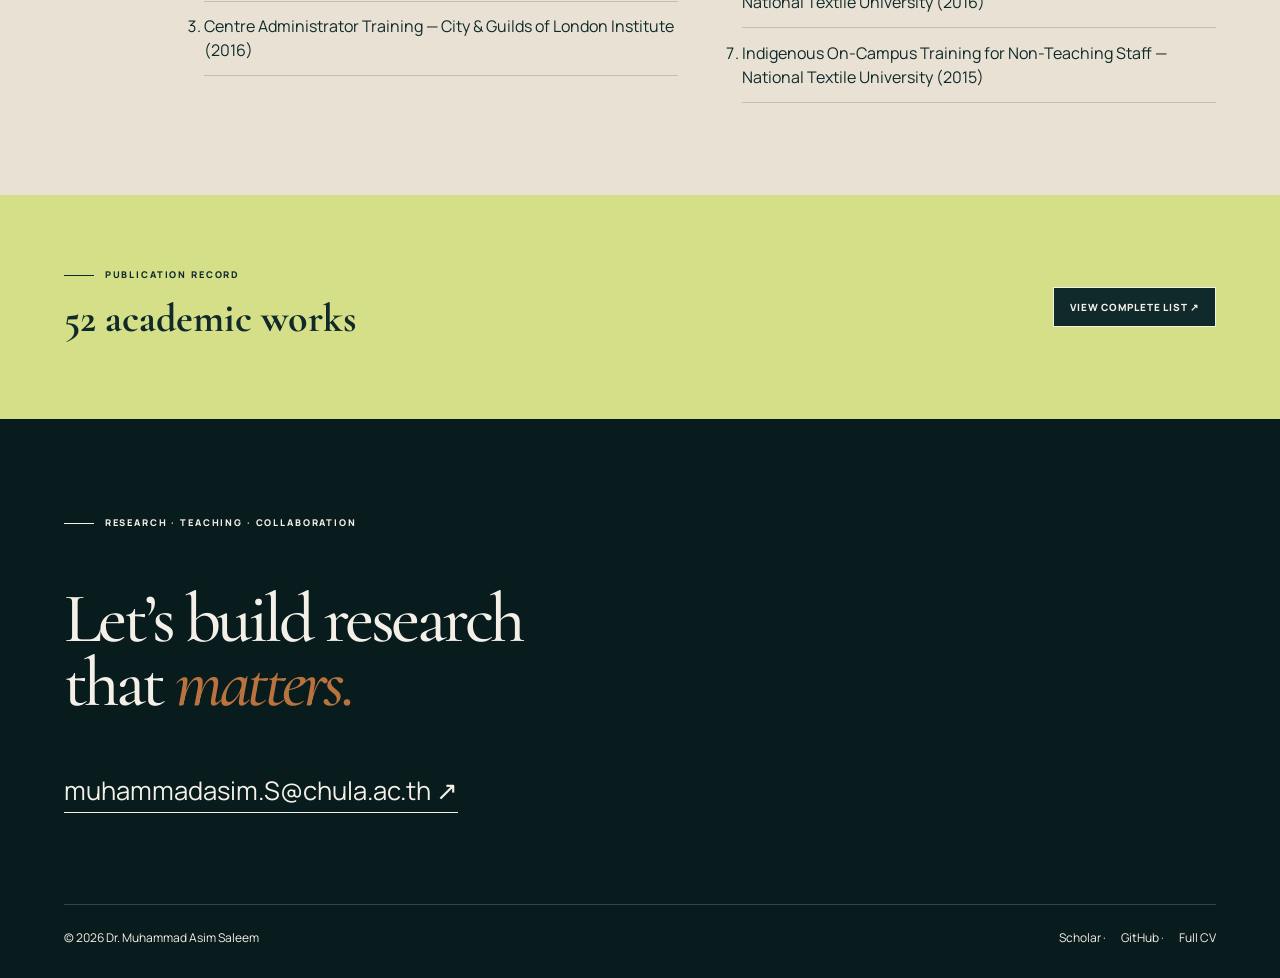
==== commit e0fe249e: "Add downloadable academic CV" ====
--- a/cv/index.html
+++ b/cv/index.html
@@ -1,4 +1,4 @@
-<!doctype html><html lang="en"><head><meta charset="utf-8"><meta name="viewport" content="width=device-width,initial-scale=1"><title>Academic CV | AsimLab</title><meta name="description" content="Complete academic profile and CV of Dr. Muhammad Asim Saleem."><meta name="theme-color" content="#102a2b"><link rel="stylesheet" href="/assets/style.css?v=7"><link rel="icon" href="/assets/favicon.svg" type="image/svg+xml"></head><body><nav class="nav"><a class="brand" href="/">ASIMLAB<span>.</span></a><div class="links"><a  href="/">Home</a><a  href="/publications/">Publications</a><a class="active" href="/cv/">Full CV</a></div><a class="contact" href="mailto:muhammadasim.S@chula.ac.th">Contact ↗</a></nav><main><header class="cv-hero"><div><p class="kicker">Curriculum vitae</p><h1>Academic record</h1><p class="lead">Research, teaching, education, funded projects, awards, technical expertise, and professional training.</p></div><img src="/assets/asim-saleem.jpg" alt="Dr. Muhammad Asim Saleem"></header>
+<!doctype html><html lang="en"><head><meta charset="utf-8"><meta name="viewport" content="width=device-width,initial-scale=1"><title>Academic CV | AsimLab</title><meta name="description" content="Complete academic profile and CV of Dr. Muhammad Asim Saleem."><meta name="theme-color" content="#102a2b"><link rel="stylesheet" href="/assets/style.css?v=7"><link rel="icon" href="/assets/favicon.svg" type="image/svg+xml"></head><body><nav class="nav"><a class="brand" href="/">ASIMLAB<span>.</span></a><div class="links"><a  href="/">Home</a><a  href="/publications/">Publications</a><a class="active" href="/cv/">Full CV</a></div><a class="contact" href="mailto:muhammadasim.S@chula.ac.th">Contact ↗</a></nav><main><header class="cv-hero"><div><p class="kicker">Curriculum vitae</p><h1>Academic record</h1><p class="lead">Research, teaching, education, funded projects, awards, technical expertise, and professional training.</p><div class="hero-actions"><a class="button primary" href="/assets/Muhammad_Asim_Saleem_CV.pdf" target="_blank" rel="noopener">View PDF ↗</a><a class="button secondary" href="/assets/Muhammad_Asim_Saleem_CV.pdf" download="Muhammad_Asim_Saleem_CV.pdf">Download CV ↓</a></div></div><img src="/assets/asim-saleem.jpg" alt="Dr. Muhammad Asim Saleem"></header>
 <section class="cv-section"><header><span>01</span><h2>Employment history</h2></header><div class="records"><article><span>2026 — Present</span><div><h3>Associate Professor</h3><p>Faculty of Computing, Riphah International University, Faisalabad, Pakistan</p></div></article><article><span>2023 — 2025</span><div><h3>Researcher</h3><p>School of Information and Software Engineering, University of Electronic Science and Technology of China, China</p></div></article><article><span>2022 — 2026</span><div><h3>Assistant Professor</h3><p>Faculty of Computing, Riphah International University, Faisalabad, Pakistan</p></div></article><article><span>2021 — 2022</span><div><h3>Visiting Assistant Professor</h3><p>Department of Computer Science, University of Agriculture Faisalabad, Pakistan</p></div></article><article><span>2021 — 2022</span><div><h3>Visiting Assistant Professor</h3><p>Department of Information Technology, Government College University Faisalabad, Pakistan</p></div></article><article><span>2015 — 2017</span><div><h3>Research Fellow</h3><p>National Textile University, Faisalabad, Pakistan</p></div></article><article><span>2015 — 2017</span><div><h3>Assistant</h3><p>Department of Management Sciences, National Textile University, Faisalabad, Pakistan</p></div></article></div></section>
 <section class="cv-section alt"><header><span>02</span><h2>Education</h2></header><div class="records"><article><span>2022 — 2025</span><div><h3>Postdoctoral Research</h3><p>Chulalongkorn University, Bangkok, Thailand</p></div></article><article><span>2017 — 2021</span><div><h3>Ph.D. in Software Engineering</h3><p>University of Electronic Science and Technology of China, China</p><small>Thesis: Clustering Schemes for Data Traffic Congestion Management in IoV</small></div></article><article><span>2015 — 2017</span><div><h3>MS in Information Technology</h3><p>Government College University Faisalabad, Pakistan</p><small>Thesis: Tracking of Software Architecture to Requirement Elicitation and Implementation</small></div></article><article><span>2013 — 2015</span><div><h3>M.Sc. in Computer Science</h3><p>University of Agriculture Faisalabad, Pakistan</p></div></article></div></section>
 <section class="cv-section"><header><span>03</span><h2>Research & development projects</h2></header><div class="cards"><article class="card"><span>2024 — Present</span><h3>Deep Learning for Seismic Horizon Imaging</h3><p>Developing 2D and 3D seismic interpretation models in collaboration with the Malaysia–Thailand Joint Authority (MTJA).</p><strong>Co-Principal Investigator</strong></article><article class="card"><span>2023 — Present</span><h3>Vehicular Networks and Data Traffic Management</h3><p>Supported by the National Natural Science Foundation of China, Grant No. 62272089.</p><strong>Researcher</strong></article><article class="card"><span>2022 — Present</span><h3>AI for Smart Grid Optimization</h3><p>Funded by NSRF, Thailand Science Research and Innovation Fund, Ratchadapisek Somphot Fund, and the Second Century Fund (C2F), Chulalongkorn University.</p><strong>Researcher</strong></article><article class="card"><span>2022 — Present</span><h3>AI, Machine Learning, and Smart Grid Technology</h3><p>Supported by Thailand Science Research and Innovation Fund, Ratchadapisek Somphot Fund, and C2F, Chulalongkorn University.</p><strong>Researcher</strong></article></div></section>
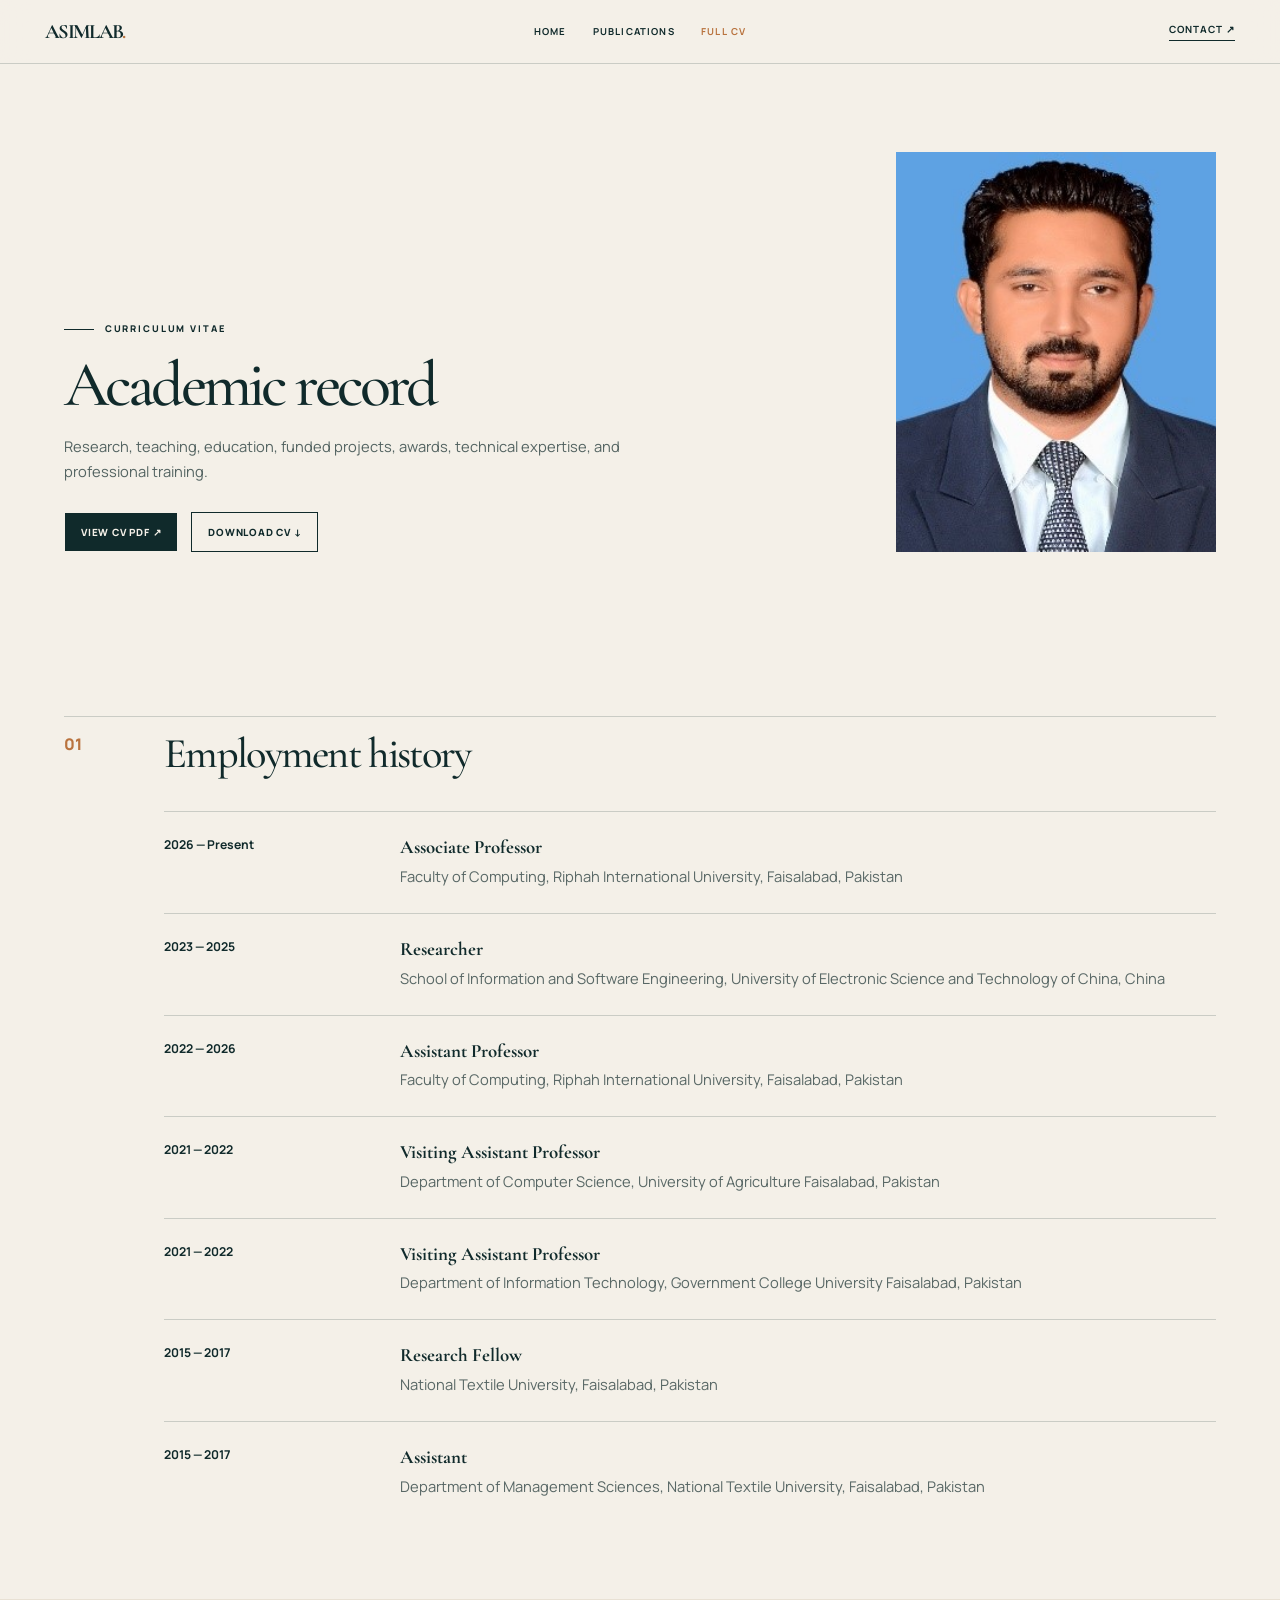
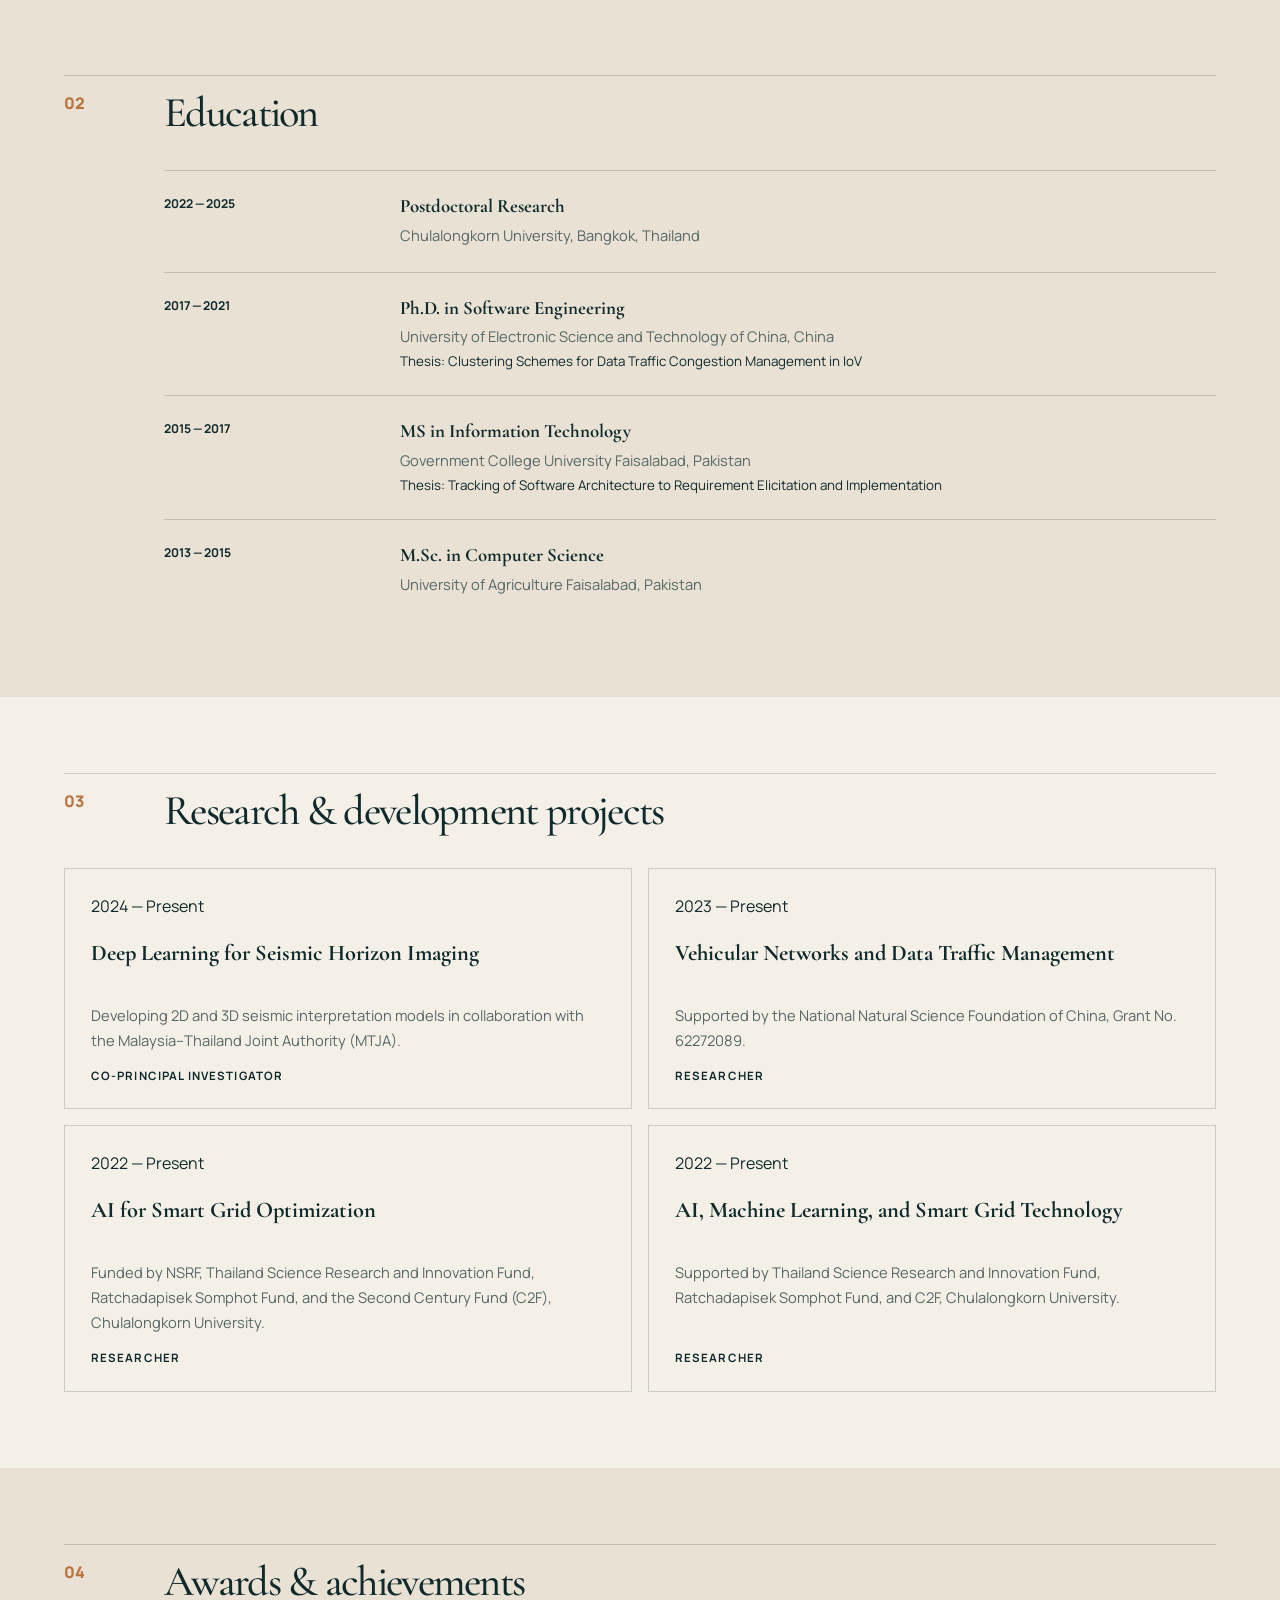
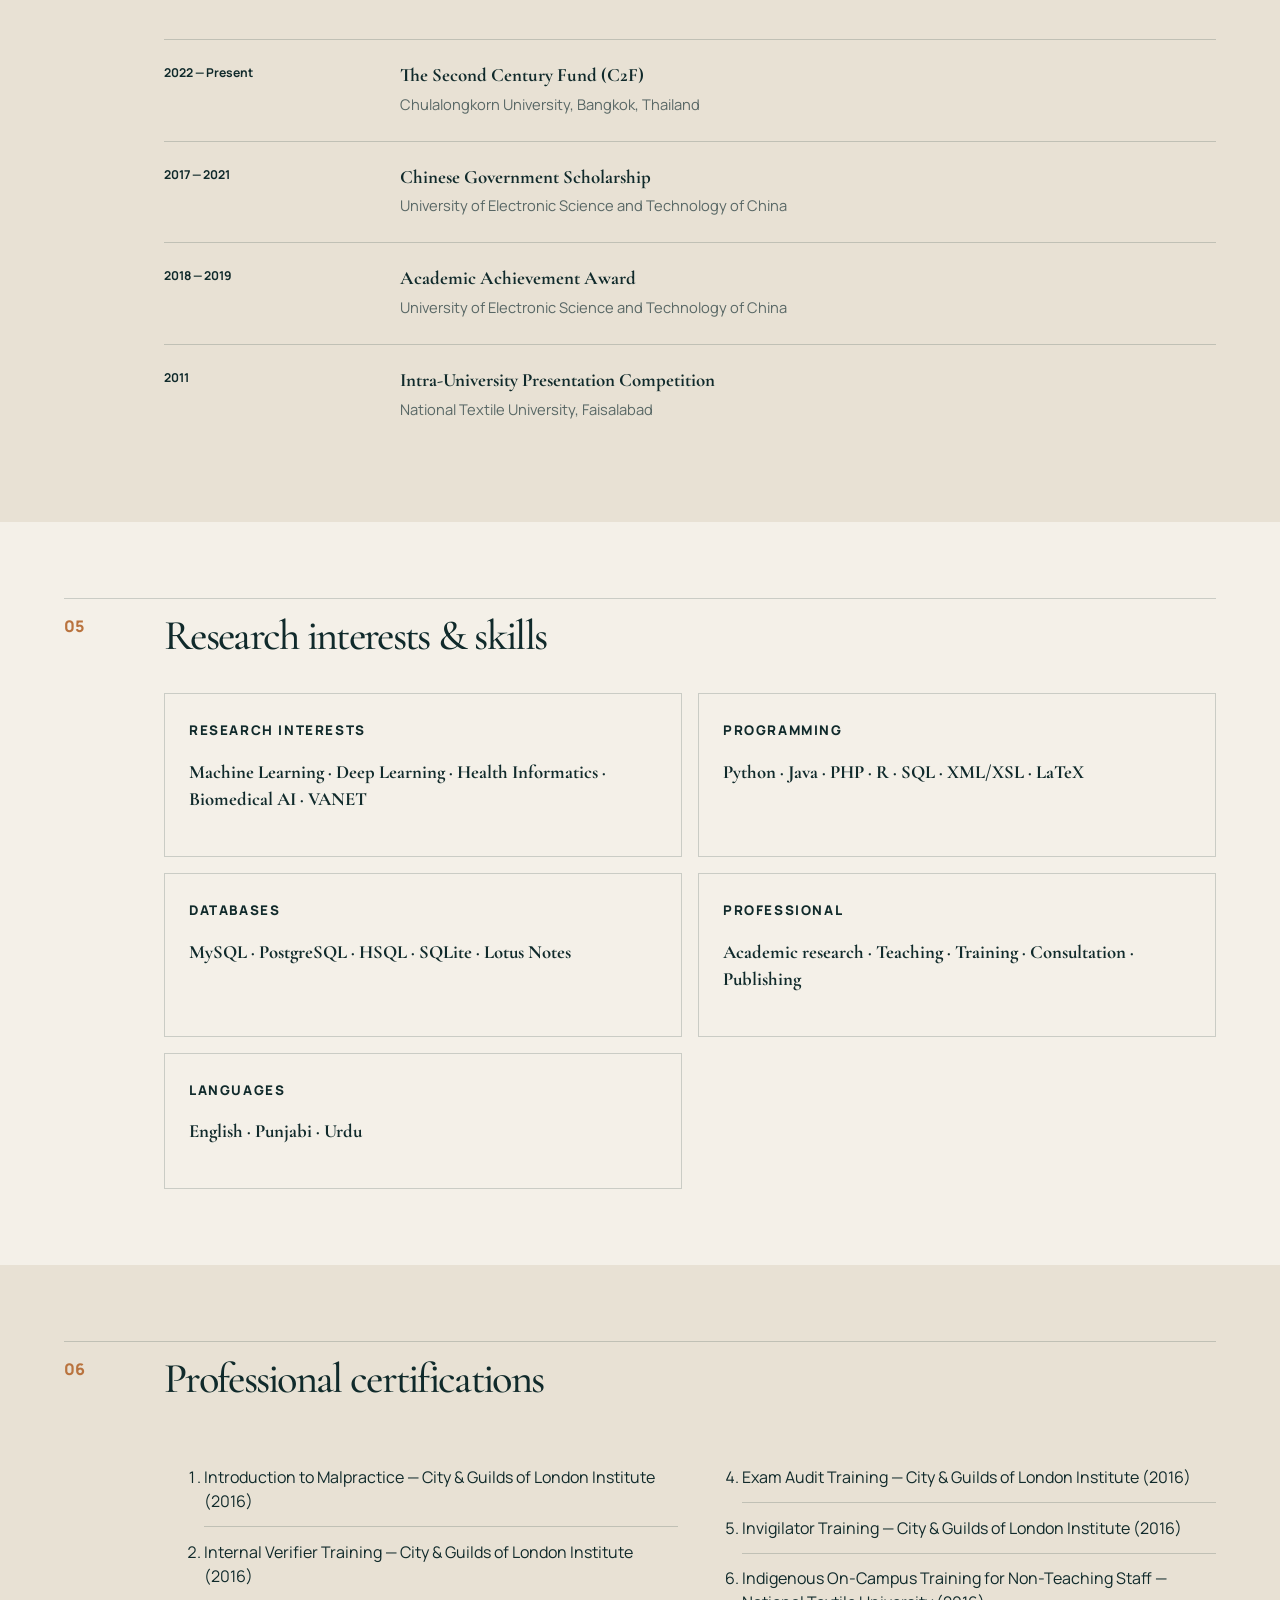
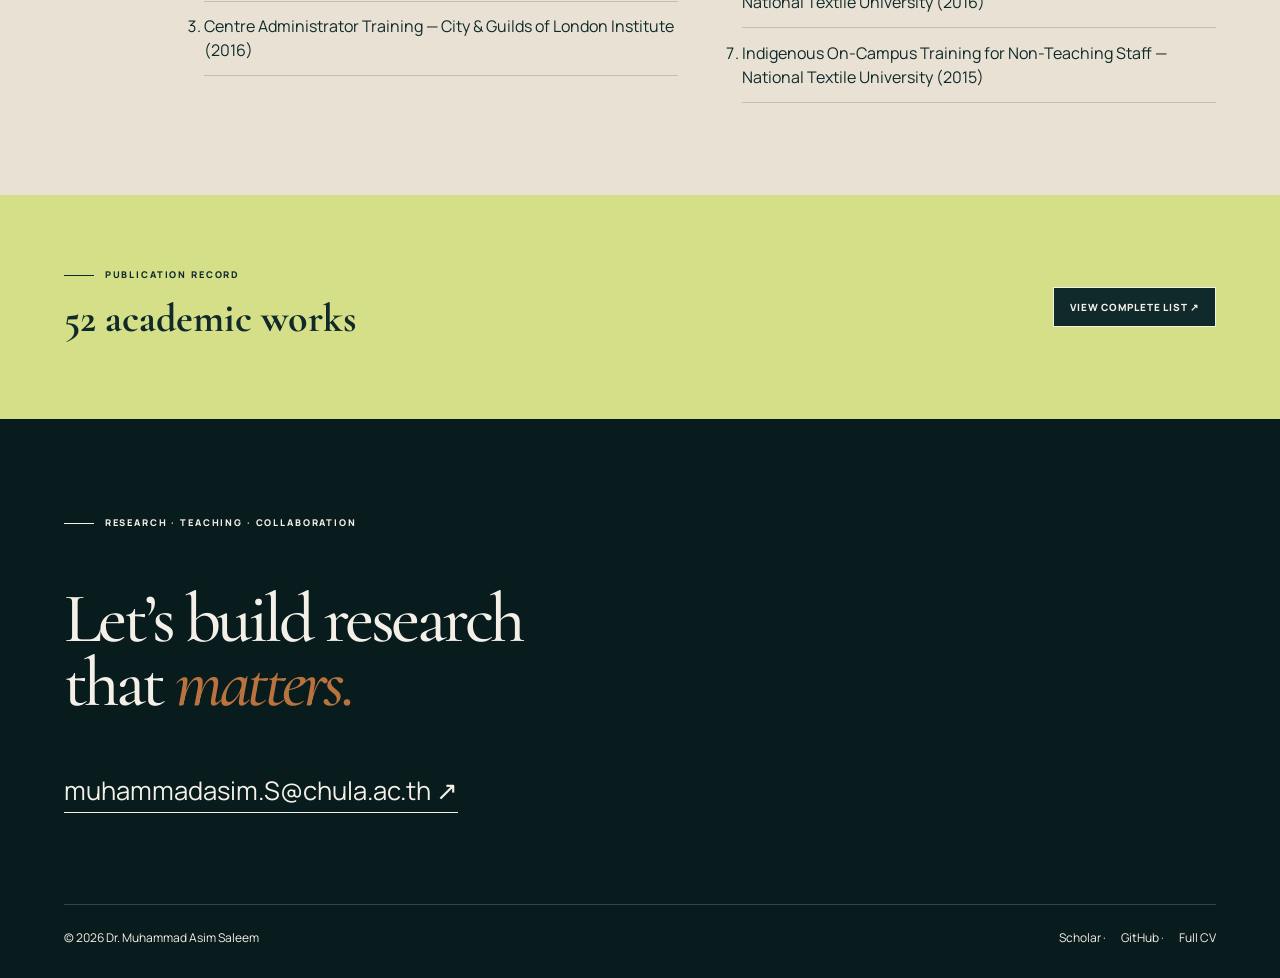
==== commit e33f780a: "Make CV PDF view and download buttons prominent" ====
--- a/cv/index.html
+++ b/cv/index.html
@@ -1,4 +1,4 @@
-<!doctype html><html lang="en"><head><meta charset="utf-8"><meta name="viewport" content="width=device-width,initial-scale=1"><title>Academic CV | AsimLab</title><meta name="description" content="Complete academic profile and CV of Dr. Muhammad Asim Saleem."><meta name="theme-color" content="#102a2b"><link rel="stylesheet" href="/assets/style.css?v=7"><link rel="icon" href="/assets/favicon.svg" type="image/svg+xml"></head><body><nav class="nav"><a class="brand" href="/">ASIMLAB<span>.</span></a><div class="links"><a  href="/">Home</a><a  href="/publications/">Publications</a><a class="active" href="/cv/">Full CV</a></div><a class="contact" href="mailto:muhammadasim.S@chula.ac.th">Contact ↗</a></nav><main><header class="cv-hero"><div><p class="kicker">Curriculum vitae</p><h1>Academic record</h1><p class="lead">Research, teaching, education, funded projects, awards, technical expertise, and professional training.</p><div class="hero-actions"><a class="button primary" href="/assets/Muhammad_Asim_Saleem_CV.pdf" target="_blank" rel="noopener">View PDF ↗</a><a class="button secondary" href="/assets/Muhammad_Asim_Saleem_CV.pdf" download="Muhammad_Asim_Saleem_CV.pdf">Download CV ↓</a></div></div><img src="/assets/asim-saleem.jpg" alt="Dr. Muhammad Asim Saleem"></header>
+<!doctype html><html lang="en"><head><meta charset="utf-8"><meta name="viewport" content="width=device-width,initial-scale=1"><title>Academic CV | AsimLab</title><meta name="description" content="Complete academic profile and CV of Dr. Muhammad Asim Saleem."><meta name="theme-color" content="#102a2b"><link rel="stylesheet" href="/assets/style.css?v=10"><link rel="icon" href="/assets/favicon.svg" type="image/svg+xml"></head><body><nav class="nav"><a class="brand" href="/">ASIMLAB<span>.</span></a><div class="links"><a  href="/">Home</a><a  href="/publications/">Publications</a><a class="active" href="/cv/">Full CV</a></div><a class="contact" href="mailto:muhammadasim.S@chula.ac.th">Contact ↗</a></nav><main><header class="cv-hero"><div><p class="kicker">Curriculum vitae</p><h1>Academic record</h1><p class="lead">Research, teaching, education, funded projects, awards, technical expertise, and professional training.</p><div class="hero-actions" style="display:flex;gap:.8rem;flex-wrap:wrap;margin-top:1.75rem"><a class="button primary" href="/assets/Muhammad_Asim_Saleem_CV.pdf?v=10" target="_blank" rel="noopener">View CV PDF ↗</a><a class="button secondary" href="/assets/Muhammad_Asim_Saleem_CV.pdf?v=10" download="Muhammad_Asim_Saleem_CV.pdf">Download CV ↓</a></div></div><img src="/assets/asim-saleem.jpg" alt="Dr. Muhammad Asim Saleem"></header>
 <section class="cv-section"><header><span>01</span><h2>Employment history</h2></header><div class="records"><article><span>2026 — Present</span><div><h3>Associate Professor</h3><p>Faculty of Computing, Riphah International University, Faisalabad, Pakistan</p></div></article><article><span>2023 — 2025</span><div><h3>Researcher</h3><p>School of Information and Software Engineering, University of Electronic Science and Technology of China, China</p></div></article><article><span>2022 — 2026</span><div><h3>Assistant Professor</h3><p>Faculty of Computing, Riphah International University, Faisalabad, Pakistan</p></div></article><article><span>2021 — 2022</span><div><h3>Visiting Assistant Professor</h3><p>Department of Computer Science, University of Agriculture Faisalabad, Pakistan</p></div></article><article><span>2021 — 2022</span><div><h3>Visiting Assistant Professor</h3><p>Department of Information Technology, Government College University Faisalabad, Pakistan</p></div></article><article><span>2015 — 2017</span><div><h3>Research Fellow</h3><p>National Textile University, Faisalabad, Pakistan</p></div></article><article><span>2015 — 2017</span><div><h3>Assistant</h3><p>Department of Management Sciences, National Textile University, Faisalabad, Pakistan</p></div></article></div></section>
 <section class="cv-section alt"><header><span>02</span><h2>Education</h2></header><div class="records"><article><span>2022 — 2025</span><div><h3>Postdoctoral Research</h3><p>Chulalongkorn University, Bangkok, Thailand</p></div></article><article><span>2017 — 2021</span><div><h3>Ph.D. in Software Engineering</h3><p>University of Electronic Science and Technology of China, China</p><small>Thesis: Clustering Schemes for Data Traffic Congestion Management in IoV</small></div></article><article><span>2015 — 2017</span><div><h3>MS in Information Technology</h3><p>Government College University Faisalabad, Pakistan</p><small>Thesis: Tracking of Software Architecture to Requirement Elicitation and Implementation</small></div></article><article><span>2013 — 2015</span><div><h3>M.Sc. in Computer Science</h3><p>University of Agriculture Faisalabad, Pakistan</p></div></article></div></section>
 <section class="cv-section"><header><span>03</span><h2>Research & development projects</h2></header><div class="cards"><article class="card"><span>2024 — Present</span><h3>Deep Learning for Seismic Horizon Imaging</h3><p>Developing 2D and 3D seismic interpretation models in collaboration with the Malaysia–Thailand Joint Authority (MTJA).</p><strong>Co-Principal Investigator</strong></article><article class="card"><span>2023 — Present</span><h3>Vehicular Networks and Data Traffic Management</h3><p>Supported by the National Natural Science Foundation of China, Grant No. 62272089.</p><strong>Researcher</strong></article><article class="card"><span>2022 — Present</span><h3>AI for Smart Grid Optimization</h3><p>Funded by NSRF, Thailand Science Research and Innovation Fund, Ratchadapisek Somphot Fund, and the Second Century Fund (C2F), Chulalongkorn University.</p><strong>Researcher</strong></article><article class="card"><span>2022 — Present</span><h3>AI, Machine Learning, and Smart Grid Technology</h3><p>Supported by Thailand Science Research and Innovation Fund, Ratchadapisek Somphot Fund, and C2F, Chulalongkorn University.</p><strong>Researcher</strong></article></div></section>
